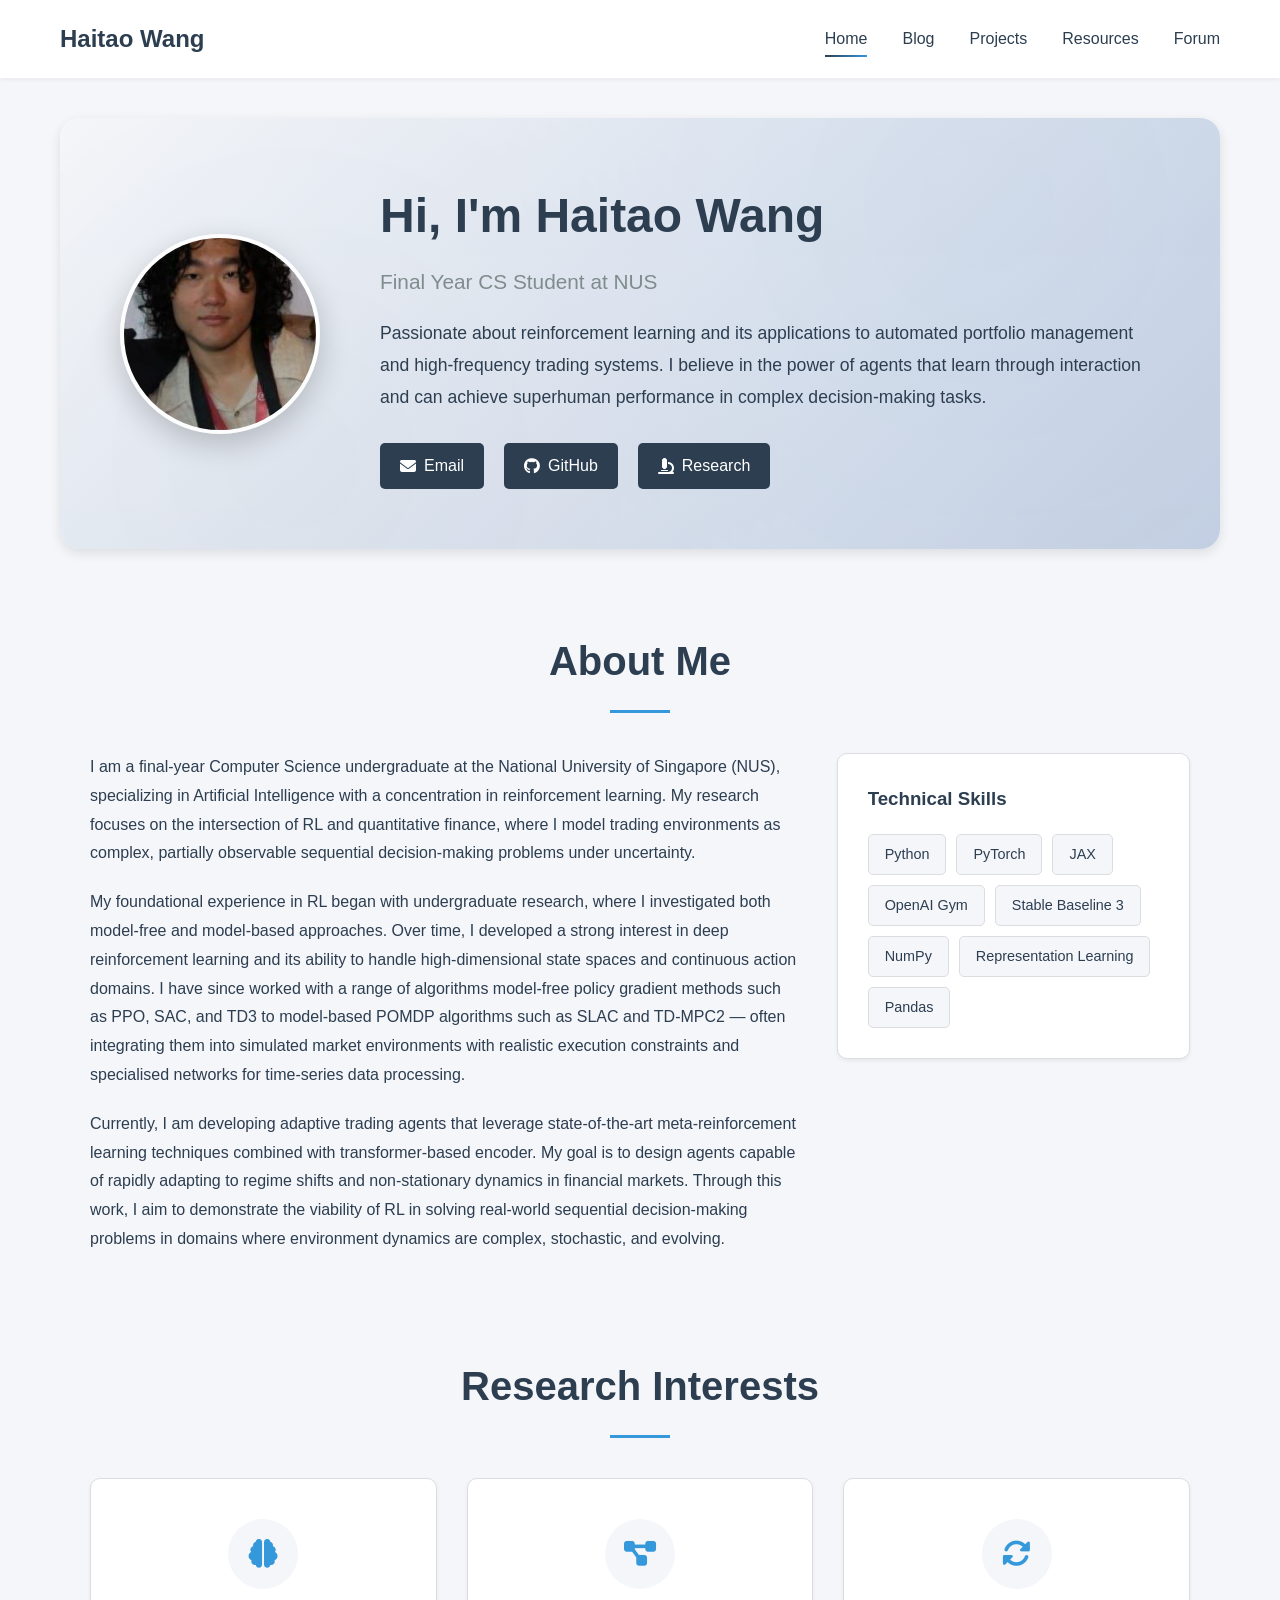
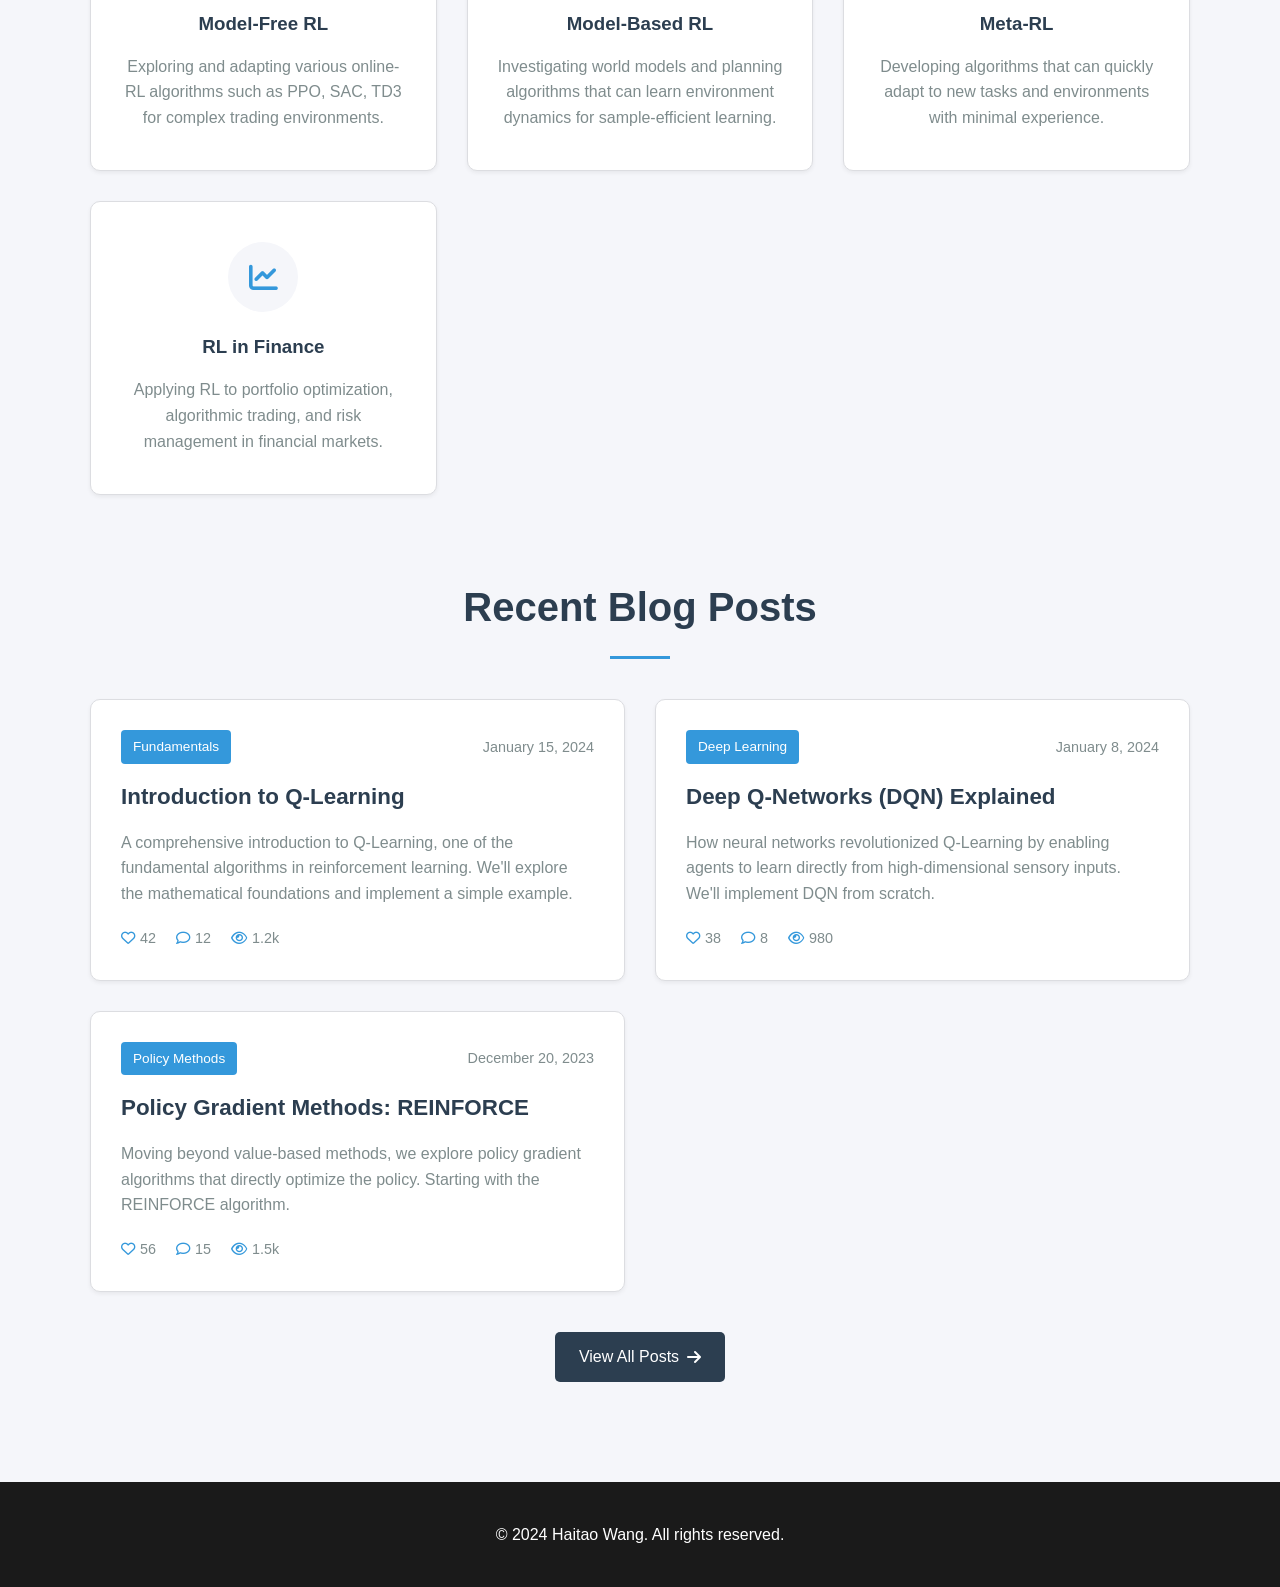
==== index.html @ 9d61ecb6 "update about me" ====
<!DOCTYPE html>
<html lang="en">
<head>
    <meta charset="UTF-8">
    <meta name="viewport" content="width=device-width, initial-scale=1.0">
    <title>Haitao Wang - AI Researcher</title>
    <link rel="stylesheet" href="css/style.css">
    <link rel="stylesheet" href="https://cdnjs.cloudflare.com/ajax/libs/font-awesome/6.4.0/css/all.min.css">
</head>
<body>
<header>
    <div class="container">
        <nav>
            <a href="index.html" class="nav-logo">Haitao Wang</a>
            <div class="nav-links">
                <a href="index.html">Home</a>
                <a href="blog.html">Blog</a>
                <a href="projects.html">Projects</a>
                <a href="resources.html">Resources</a>
                <a href="forum.html">Forum</a>
            </div>
        </nav>
    </div>
</header>

<div class="container">
    <!-- Hero Section -->
    <div class="hero-section">
        <div class="hero-bg-animation"></div>
        <div class="hero-content-wrapper">
            <img src="images/profile.jpeg" alt="Haitao Wang" class="profile-image">
            <div class="hero-content">
                <h1 class="hero-title">Hi, I'm Haitao Wang</h1>
                <div class="hero-subtitle"> Final Year CS Student at NUS</div>
                <p class="hero-description">
                    Passionate about reinforcement learning and its applications to automated portfolio management
                    and high-frequency trading systems. I believe in the power of agents that learn through interaction
                    and can achieve superhuman performance in complex decision-making tasks.
                </p>
                <div class="hero-links">
                    <a href="mailto:e1070551@u.nus.edu" class="hero-link"><i class="fas fa-envelope"></i> Email</a>
                    <a href="https://github.com/HAITAO2003" class="hero-link"><i class="fab fa-github"></i> GitHub</a>
                    <a href="#research" class="hero-link"><i class="fas fa-microscope"></i> Research</a>
                </div>
            </div>
        </div>
    </div>

    <!-- About Section -->
    <section class="about-section">
        <div class="section-content">
            <h2 class="section-title">About Me</h2>
            <div class="about-grid">
                <div class="about-text">
                    <p> I am a final-year Computer Science undergraduate at the National University of Singapore (NUS),
                        specializing in Artificial Intelligence with a concentration in reinforcement learning. My research
                        focuses on the intersection of RL and quantitative finance, where I model trading environments as complex,
                        partially observable sequential decision-making problems under uncertainty.
                    </p>
                    <p> My foundational experience in RL began with undergraduate research, where I investigated both
                        model-free and model-based approaches. Over time, I developed a strong interest in deep reinforcement
                        learning and its ability to handle high-dimensional state spaces and continuous action domains.
                        I have since worked with a range of algorithms model-free policy gradient methods
                        such as PPO, SAC, and TD3 to model-based POMDP algorithms such as SLAC and TD-MPC2 — often integrating
                        them into simulated market environments with realistic execution constraints and specialised networks
                        for time-series data processing.
                    </p>
                    <p> Currently, I am developing adaptive trading agents that leverage state-of-the-art meta-reinforcement
                        learning techniques combined with transformer-based encoder. My goal is to design agents
                        capable of rapidly adapting to regime shifts and non-stationary dynamics in financial markets.
                        Through this work, I aim to demonstrate the viability of RL in solving real-world sequential
                        decision-making problems in domains where environment dynamics are complex, stochastic,
                        and evolving. </p>
                </div>
                <div class="skills-card">
                    <h3>Technical Skills</h3>
                    <div class="skill-tags">
                        <span class="skill-tag">Python</span>
                        <span class="skill-tag">PyTorch</span>
                        <span class="skill-tag">JAX</span>
                        <span class="skill-tag">OpenAI Gym</span>
                        <span class="skill-tag">Stable Baseline 3</span>
                        <span class="skill-tag">NumPy</span>
                        <span class="skill-tag">Representation Learning</span>
                        <span class="skill-tag">Pandas</span>
                    </div>
                </div>
            </div>
        </div>
    </section>

    <!-- Research Interests -->
    <section id="research" class="research-section">
        <div class="section-content">
            <h2 class="section-title">Research Interests</h2>
            <div class="research-grid">
                <div class="research-card">
                    <div class="research-icon"><i class="fas fa-brain"></i></div>
                    <h3>Model-Free RL</h3>
                    <p>Exploring and adapting various online-RL algorithms such as PPO, SAC, TD3 for complex trading environments.</p>
                </div>
                <div class="research-card">
                    <div class="research-icon"><i class="fas fa-project-diagram"></i></div>
                    <h3>Model-Based RL</h3>
                    <p>Investigating world models and planning algorithms that can learn environment dynamics for sample-efficient learning.</p>
                </div>
                <div class="research-card">
                    <div class="research-icon"><i class="fas fa-sync-alt"></i></div>
                    <h3>Meta-RL</h3>
                    <p>Developing algorithms that can quickly adapt to new tasks and environments with minimal experience.</p>
                </div>
                <div class="research-card">
                    <div class="research-icon"><i class="fas fa-chart-line"></i></div>
                    <h3>RL in Finance</h3>
                    <p>Applying RL to portfolio optimization, algorithmic trading, and risk management in financial markets.</p>
                </div>
            </div>
        </div>
    </section>

    <!-- Recent Blog Posts -->
    <section class="blog-section">
        <div class="section-content">
            <h2 class="section-title">Recent Blog Posts</h2>
            <div class="recent-posts">
                <a href="blog/intro-to-q-learning.html" class="post-card">
                    <div class="post-card-header">
                        <span class="post-category">Fundamentals</span>
                        <span class="post-date">January 15, 2024</span>
                    </div>
                    <h3>Introduction to Q-Learning</h3>
                    <p>A comprehensive introduction to Q-Learning, one of the fundamental algorithms in reinforcement learning. We'll explore the mathematical foundations and implement a simple example.</p>
                    <div class="post-stats">
                        <span><i class="far fa-heart"></i> 42</span>
                        <span><i class="far fa-comment"></i> 12</span>
                        <span><i class="far fa-eye"></i> 1.2k</span>
                    </div>
                </a>

                <div class="post-card">
                    <div class="post-card-header">
                        <span class="post-category">Deep Learning</span>
                        <span class="post-date">January 8, 2024</span>
                    </div>
                    <h3>Deep Q-Networks (DQN) Explained</h3>
                    <p>How neural networks revolutionized Q-Learning by enabling agents to learn directly from high-dimensional sensory inputs. We'll implement DQN from scratch.</p>
                    <div class="post-stats">
                        <span><i class="far fa-heart"></i> 38</span>
                        <span><i class="far fa-comment"></i> 8</span>
                        <span><i class="far fa-eye"></i> 980</span>
                    </div>
                </div>

                <div class="post-card">
                    <div class="post-card-header">
                        <span class="post-category">Policy Methods</span>
                        <span class="post-date">December 20, 2023</span>
                    </div>
                    <h3>Policy Gradient Methods: REINFORCE</h3>
                    <p>Moving beyond value-based methods, we explore policy gradient algorithms that directly optimize the policy. Starting with the REINFORCE algorithm.</p>
                    <div class="post-stats">
                        <span><i class="far fa-heart"></i> 56</span>
                        <span><i class="far fa-comment"></i> 15</span>
                        <span><i class="far fa-eye"></i> 1.5k</span>
                    </div>
                </div>
            </div>
            <div class="blog-cta">
                <a href="blog.html" class="btn-primary">View All Posts <i class="fas fa-arrow-right"></i></a>
            </div>
        </div>
    </section>
</div>

<footer>
    <div class="container">
        <p>&copy; 2024 Haitao Wang. All rights reserved.</p>
    </div>
</footer>

<script src="js/main.js"></script>
</body>
</html>
---- css/style.css ----
* {
    margin: 0;
    padding: 0;
    box-sizing: border-box;
}

:root {
    --primary-color: #2c3e50;
    --secondary-color: #34495e;
    --accent-color: #3498db;
    --success-color: #27ae60;
    --danger-color: #e74c3c;
    --dark-bg: #1a1a1a;
    --light-bg: #f5f6fa;
    --card-bg: #ffffff;
    --text-dark: #2c3e50;
    --text-light: #7f8c8d;
    --border-color: #dcdde1;
    --shadow-sm: 0 2px 4px rgba(0,0,0,0.06);
    --shadow-md: 0 4px 12px rgba(0,0,0,0.1);
    --shadow-lg: 0 8px 24px rgba(0,0,0,0.15);
    --gradient-primary: linear-gradient(135deg, var(--primary-color) 0%, var(--accent-color) 100%);
}

body {
    font-family: -apple-system, BlinkMacSystemFont, 'Segoe UI', Roboto, 'Helvetica Neue', Arial, sans-serif;
    line-height: 1.6;
    color: var(--text-dark);
    background-color: var(--light-bg);
    overflow-x: hidden;
}

.container {
    max-width: 1200px;
    margin: 0 auto;
    padding: 0 20px;
}

/* Header Styles */
header {
    background-color: rgba(255, 255, 255, 0.95);
    backdrop-filter: blur(10px);
    box-shadow: var(--shadow-sm);
    position: sticky;
    top: 0;
    z-index: 1000;
    transition: all 0.3s ease;
}

nav {
    display: flex;
    justify-content: space-between;
    align-items: center;
    padding: 20px 0;
}

.nav-logo {
    font-size: 1.5rem;
    font-weight: 700;
    color: var(--primary-color);
    text-decoration: none;
}

.nav-links {
    display: flex;
    gap: 35px;
}

.nav-links a {
    text-decoration: none;
    color: var(--text-dark);
    font-weight: 500;
    position: relative;
    transition: color 0.3s ease;
}

.nav-links a::after {
    content: '';
    position: absolute;
    bottom: -5px;
    left: 0;
    width: 0;
    height: 2px;
    background: var(--gradient-primary);
    transition: width 0.3s ease;
}

.nav-links a:hover,
.nav-links a.active {
    color: var(--primary-color);
}

.nav-links a:hover::after,
.nav-links a.active::after {
    width: 100%;
}

/* Hero Section */
.hero-section {
    margin: 40px 0;
    padding: 60px;
    background: linear-gradient(135deg, #f5f7fa 0%, #c3cfe2 100%);
    border-radius: 20px;
    position: relative;
    overflow: hidden;
    box-shadow: var(--shadow-md);
}

.hero-bg-animation {
    position: absolute;
    top: 0;
    left: 0;
    width: 100%;
    height: 100%;
    background:
            radial-gradient(circle at 20% 80%, rgba(52, 73, 94, 0.1) 0%, transparent 50%),
            radial-gradient(circle at 80% 20%, rgba(52, 152, 219, 0.1) 0%, transparent 50%);
    opacity: 0.3;
}

.hero-content-wrapper {
    display: flex;
    align-items: center;
    gap: 60px;
    position: relative;
    z-index: 1;
}

.profile-image {
    width: 200px;
    height: 200px;
    border-radius: 50%;
    object-fit: cover;
    border: 4px solid rgba(255, 255, 255, 0.9);
    box-shadow: 0 10px 30px rgba(0, 0, 0, 0.2);
}

.hero-content {
    flex: 1;
    color: var(--text-dark);
}

.hero-title {
    font-size: 3rem;
    font-weight: 700;
    margin-bottom: 10px;
    color: var(--primary-color);
}

.hero-subtitle {
    font-size: 1.3rem;
    color: var(--text-light);
    margin-bottom: 20px;
}

.hero-description {
    font-size: 1.1rem;
    line-height: 1.8;
    color: var(--text-dark);
    margin-bottom: 30px;
}

.hero-links {
    display: flex;
    gap: 20px;
}

.hero-link {
    display: inline-flex;
    align-items: center;
    gap: 8px;
    padding: 10px 20px;
    background: var(--primary-color);
    color: white;
    text-decoration: none;
    border-radius: 5px;
    transition: all 0.3s ease;
    font-weight: 500;
}

.hero-link:hover {
    background: var(--secondary-color);
    transform: translateY(-2px);
    box-shadow: 0 5px 15px rgba(0, 0, 0, 0.2);
}

@keyframes fadeInUp {
    from {
        opacity: 0;
        transform: translateY(30px);
    }
    to {
        opacity: 1;
        transform: translateY(0);
    }
}

/* Section Styles */
section {
    margin: 80px 0;
}

.section-content {
    max-width: 1100px;
    margin: 0 auto;
}

.section-title {
    font-size: 2.5rem;
    font-weight: 700;
    margin-bottom: 40px;
    text-align: center;
    color: var(--primary-color);
    position: relative;
    padding-bottom: 20px;
}

.section-title::after {
    content: '';
    position: absolute;
    bottom: 0;
    left: 50%;
    transform: translateX(-50%);
    width: 60px;
    height: 3px;
    background: var(--accent-color);
}

/* About Section */
.about-grid {
    display: grid;
    grid-template-columns: 2fr 1fr;
    gap: 40px;
    align-items: start;
}

.about-text p {
    margin-bottom: 20px;
    color: var(--text-dark);
    line-height: 1.8;
}

.skills-card {
    background: var(--card-bg);
    padding: 30px;
    border-radius: 10px;
    box-shadow: var(--shadow-sm);
    border: 1px solid var(--border-color);
}

.skills-card h3 {
    margin-bottom: 20px;
    color: var(--primary-color);
}

.skill-tags {
    display: flex;
    flex-wrap: wrap;
    gap: 10px;
}

.skill-tag {
    padding: 8px 16px;
    background: var(--light-bg);
    border-radius: 5px;
    font-size: 0.9rem;
    color: var(--text-dark);
    border: 1px solid var(--border-color);
    transition: all 0.3s ease;
}

.skill-tag:hover {
    background: var(--primary-color);
    color: white;
    border-color: var(--primary-color);
}

/* Research Section */
.research-grid {
    display: grid;
    grid-template-columns: repeat(auto-fit, minmax(280px, 1fr));
    gap: 30px;
}

.research-card {
    background: var(--card-bg);
    padding: 40px 30px;
    border-radius: 10px;
    box-shadow: var(--shadow-sm);
    text-align: center;
    transition: all 0.3s ease;
    border: 1px solid var(--border-color);
}

.research-card:hover {
    transform: translateY(-5px);
    box-shadow: var(--shadow-md);
    border-color: var(--accent-color);
}

.research-icon {
    width: 70px;
    height: 70px;
    margin: 0 auto 20px;
    background: var(--light-bg);
    border-radius: 50%;
    display: flex;
    align-items: center;
    justify-content: center;
    font-size: 1.8rem;
    color: var(--accent-color);
    transition: all 0.3s ease;
}

.research-card:hover .research-icon {
    background: var(--accent-color);
    color: white;
}

.research-card h3 {
    margin-bottom: 15px;
    color: var(--text-dark);
}

.research-card p {
    color: var(--text-light);
    line-height: 1.6;
}

/* Blog Section */
.recent-posts {
    display: grid;
    grid-template-columns: repeat(auto-fit, minmax(350px, 1fr));
    gap: 30px;
    margin-bottom: 40px;
}

.post-card {
    background: var(--card-bg);
    padding: 30px;
    border-radius: 10px;
    box-shadow: var(--shadow-sm);
    transition: all 0.3s ease;
    cursor: pointer;
    text-decoration: none;
    color: inherit;
    display: block;
    border: 1px solid var(--border-color);
}

.post-card:hover {
    transform: translateY(-5px);
    box-shadow: var(--shadow-md);
    border-color: var(--accent-color);
}

.post-card-header {
    display: flex;
    justify-content: space-between;
    align-items: center;
    margin-bottom: 15px;
}

.post-category {
    padding: 6px 12px;
    background: var(--accent-color);
    color: white;
    font-size: 0.85rem;
    border-radius: 4px;
    font-weight: 500;
}

.post-date {
    color: var(--text-light);
    font-size: 0.9rem;
}

.post-card h3 {
    margin-bottom: 15px;
    color: var(--text-dark);
    font-size: 1.4rem;
}

.post-card p {
    color: var(--text-light);
    line-height: 1.6;
    margin-bottom: 20px;
}

.post-stats {
    display: flex;
    gap: 20px;
    color: var(--text-light);
    font-size: 0.9rem;
}

.post-stats span {
    display: flex;
    align-items: center;
    gap: 5px;
}

.post-stats i {
    color: var(--accent-color);
}

.blog-cta {
    text-align: center;
}

/* Button Styles */
.btn-primary {
    display: inline-flex;
    align-items: center;
    gap: 8px;
    padding: 12px 24px;
    background: var(--primary-color);
    color: white;
    border: none;
    border-radius: 5px;
    font-size: 1rem;
    font-weight: 500;
    cursor: pointer;
    transition: all 0.3s ease;
    text-decoration: none;
}

.btn-primary:hover {
    background: var(--secondary-color);
    transform: translateY(-2px);
    box-shadow: 0 5px 15px rgba(0, 0, 0, 0.2);
}

/* Footer */
footer {
    background: var(--dark-bg);
    color: white;
    padding: 40px 0;
    text-align: center;
    margin-top: 100px;
}

/* Blog List Page */
.blog-list {
    margin-top: 40px;
}

.blog-item {
    background: var(--card-bg);
    padding: 35px;
    margin-bottom: 30px;
    border-radius: 10px;
    box-shadow: var(--shadow-sm);
    border: 1px solid var(--border-color);
    transition: all 0.3s ease;
}

.blog-item:hover {
    transform: translateX(5px);
    box-shadow: var(--shadow-md);
    border-color: var(--accent-color);
}

.blog-title a {
    color: var(--text-dark);
    text-decoration: none;
    transition: color 0.3s ease;
}

.blog-title a:hover {
    color: var(--primary-color);
}

.blog-meta {
    margin: 10px 0 15px;
    color: var(--text-light);
}

.tag {
    display: inline-block;
    padding: 5px 12px;
    background: var(--light-bg);
    border-radius: 15px;
    font-size: 0.85rem;
    margin-left: 10px;
    color: var(--primary-color);
    border: 1px solid var(--border-color);
}

/* Blog Page Specific Styles */
.blog-header {
    text-align: center;
    margin: 60px 0;
}

.page-title {
    font-size: 3rem;
    font-weight: 800;
    color: var(--primary-color);
    margin-bottom: 15px;
}

.page-subtitle {
    font-size: 1.2rem;
    color: var(--text-light);
}

.blog-item-header {
    display: flex;
    justify-content: space-between;
    align-items: start;
    margin-bottom: 15px;
}

.blog-category {
    padding: 8px 16px;
    background: var(--accent-color);
    color: white;
    font-size: 0.85rem;
    border-radius: 5px;
    font-weight: 500;
}

.blog-excerpt {
    color: var(--text-light);
    line-height: 1.7;
    margin-bottom: 20px;
}

.blog-actions {
    display: flex;
    justify-content: space-between;
    align-items: center;
    margin-top: 25px;
}

.blog-stats {
    display: flex;
    gap: 20px;
}

.like-btn,
.comment-btn {
    background: none;
    border: none;
    color: var(--text-light);
    cursor: pointer;
    font-size: 1rem;
    display: flex;
    align-items: center;
    gap: 8px;
    padding: 8px 12px;
    border-radius: 20px;
    transition: all 0.3s ease;
}

.like-btn:hover,
.comment-btn:hover {
    background: var(--light-bg);
    color: var(--primary-color);
}

.like-btn.liked {
    color: var(--danger-color);
}

.like-btn.liked i {
    font-weight: 900;
}

.view-count {
    color: var(--text-light);
    display: flex;
    align-items: center;
    gap: 8px;
}

.share-btn {
    background: none;
    border: none;
    color: var(--text-light);
    cursor: pointer;
    font-size: 1rem;
    display: flex;
    align-items: center;
    gap: 8px;
    padding: 8px 12px;
    border-radius: 20px;
    transition: all 0.3s ease;
}

.share-btn:hover {
    background: var(--light-bg);
    color: var(--accent-color);
}

.read-more {
    color: var(--primary-color);
    text-decoration: none;
    font-weight: 500;
    display: flex;
    align-items: center;
    gap: 5px;
    transition: gap 0.3s ease;
}

.read-more:hover {
    gap: 10px;
}

/* Comments Section */
.comments-section {
    margin-top: 30px;
    padding-top: 30px;
    border-top: 1px solid var(--border-color);
    animation: slideDown 0.3s ease-out;
}

@keyframes slideDown {
    from {
        opacity: 0;
        transform: translateY(-10px);
    }
    to {
        opacity: 1;
        transform: translateY(0);
    }
}

.comments-section h3 {
    margin-bottom: 20px;
    color: var(--text-dark);
}

.comment-form {
    background: var(--light-bg);
    padding: 20px;
    border-radius: 10px;
    margin-bottom: 30px;
}

.comment-name,
.comment-text {
    width: 100%;
    padding: 12px;
    border: 1px solid var(--border-color);
    border-radius: 5px;
    font-family: inherit;
    font-size: 1rem;
    margin-bottom: 15px;
    transition: border-color 0.3s ease;
}

.comment-name:focus,
.comment-text:focus {
    outline: none;
    border-color: var(--accent-color);
}

.comment-text {
    min-height: 80px;
    resize: vertical;
}

.comments-list {
    display: flex;
    flex-direction: column;
    gap: 20px;
}

.comment {
    background: var(--light-bg);
    padding: 20px;
    border-radius: 10px;
}

.comment-header {
    display: flex;
    justify-content: space-between;
    align-items: center;
    margin-bottom: 10px;
}

.comment-header strong {
    color: var(--accent-color);
}

.comment-date {
    color: var(--text-light);
    font-size: 0.9rem;
}

.comment p {
    color: var(--text-dark);
    line-height: 1.6;
}

/* Blog Post Page Styles */
.post-actions-bar {
    background: rgba(255, 255, 255, 0.95);
    backdrop-filter: blur(10px);
    padding: 20px;
    border-radius: 50px;
    box-shadow: var(--shadow-lg);
    display: flex;
    justify-content: center;
    gap: 30px;
    margin: 40px 0;
    border: 1px solid var(--border-color);
}

.post-actions-bar .like-btn,
.post-actions-bar .comment-btn,
.post-actions-bar .share-btn {
    background: none;
    border: none;
    color: var(--text-dark);
    cursor: pointer;
    font-size: 1rem;
    display: flex;
    align-items: center;
    gap: 8px;
    padding: 10px 20px;
    border-radius: 25px;
    transition: all 0.3s ease;
    font-weight: 500;
}

.post-actions-bar .like-btn:hover,
.post-actions-bar .comment-btn:hover,
.post-actions-bar .share-btn:hover {
    background: var(--light-bg);
    color: var(--accent-color);
}

.post-actions-bar .like-btn.liked {
    color: var(--danger-color);
}

/* Animations */
@keyframes fadeInUp {
    from {
        opacity: 0;
        transform: translateY(20px);
    }
    to {
        opacity: 1;
        transform: translateY(0);
    }
}

@keyframes slideDown {
    from {
        opacity: 0;
        transform: translateY(-10px);
    }
    to {
        opacity: 1;
        transform: translateY(0);
    }
}

/* Responsive Design */
@media (max-width: 768px) {
    .hero-content-wrapper {
        flex-direction: column;
        text-align: center;
    }

    .hero-title {
        font-size: 2.5rem;
    }

    .hero-links {
        flex-wrap: wrap;
        justify-content: center;
    }

    .about-grid {
        grid-template-columns: 1fr;
    }

    .research-grid,
    .recent-posts {
        grid-template-columns: 1fr;
    }

    .nav-links {
        gap: 20px;
    }

    .blog-item-header {
        flex-direction: column;
        gap: 10px;
    }

    .blog-actions {
        flex-direction: column;
        align-items: flex-start;
        gap: 15px;
    }
}
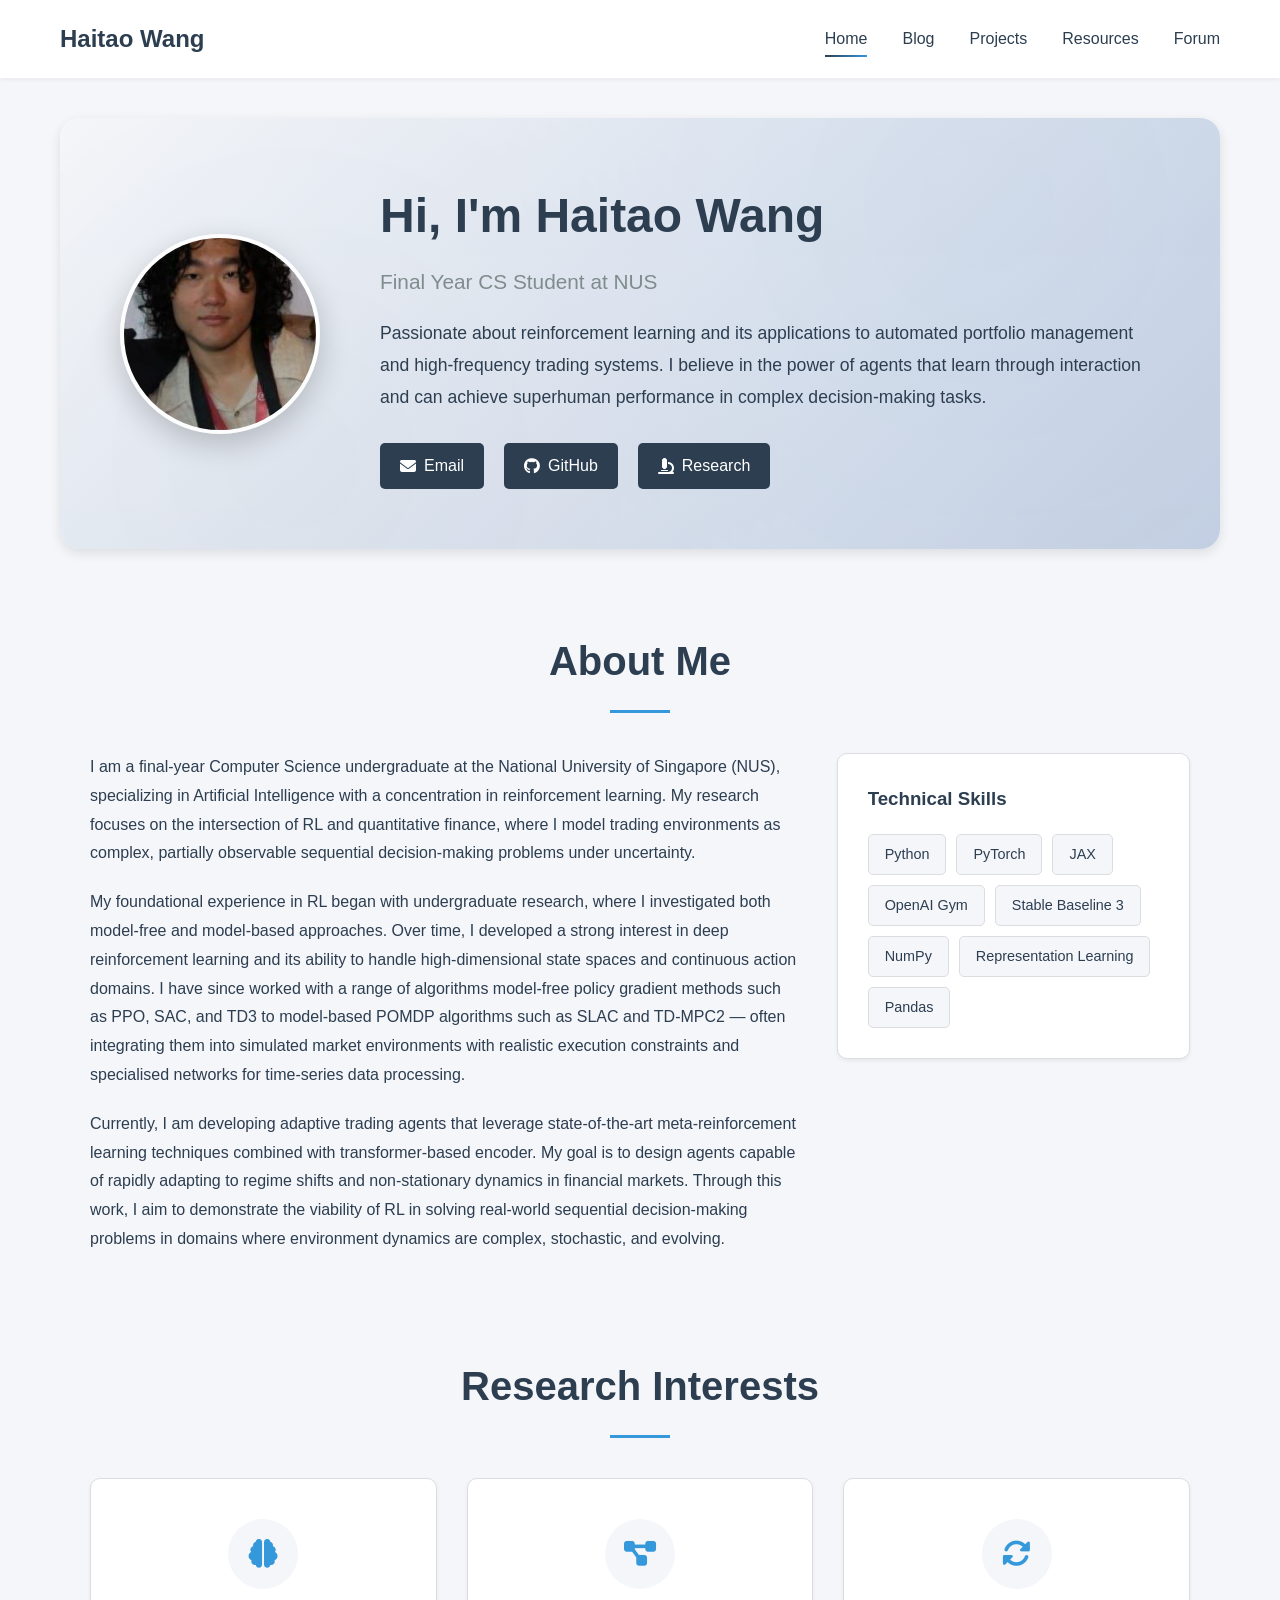
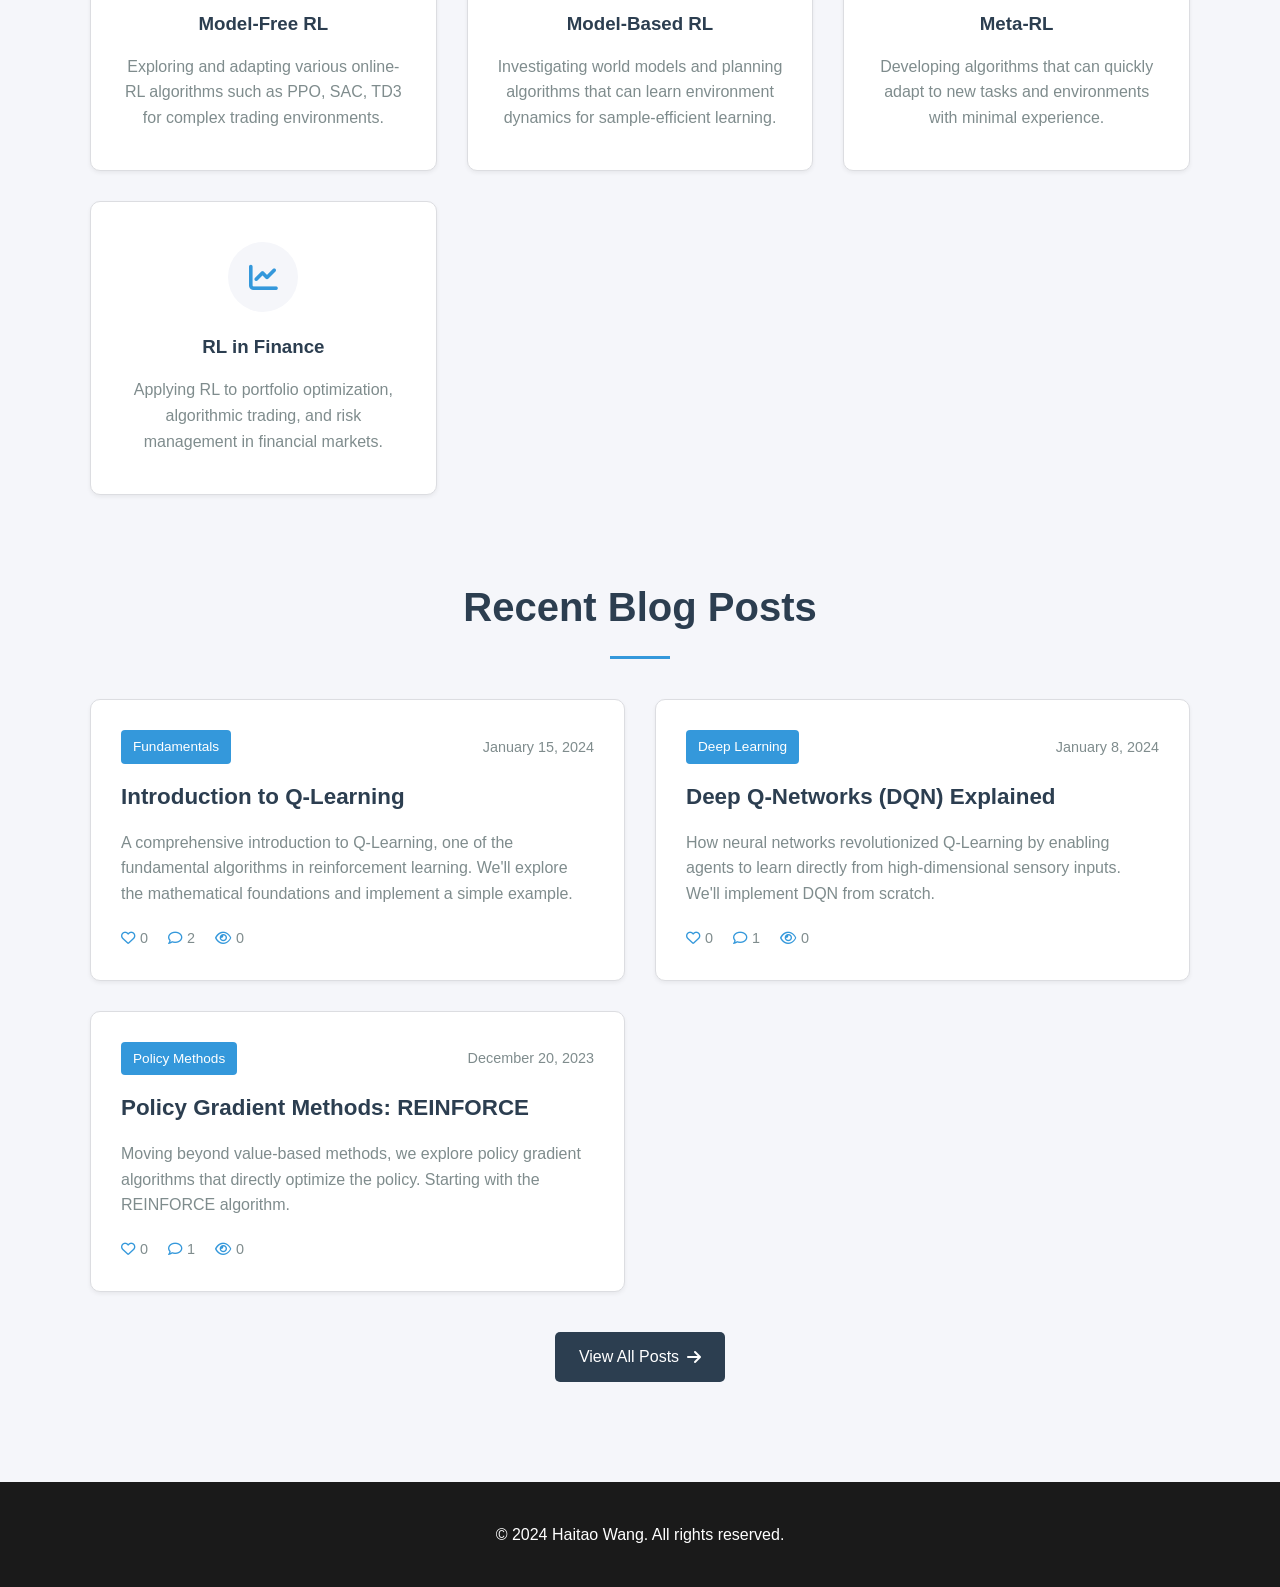
==== commit 315b42e4: "upload new post" ====
--- a/index.html
+++ b/index.html
@@ -123,7 +123,7 @@
         <div class="section-content">
             <h2 class="section-title">Recent Blog Posts</h2>
             <div class="recent-posts">
-                <a href="blog/intro-to-q-learning.html" class="post-card">
+                <a href="blog/intro-to-q-learning.html" class="post-card" data-post-id="1">
                     <div class="post-card-header">
                         <span class="post-category">Fundamentals</span>
                         <span class="post-date">January 15, 2024</span>
@@ -131,13 +131,13 @@
                     <h3>Introduction to Q-Learning</h3>
                     <p>A comprehensive introduction to Q-Learning, one of the fundamental algorithms in reinforcement learning. We'll explore the mathematical foundations and implement a simple example.</p>
                     <div class="post-stats">
-                        <span><i class="far fa-heart"></i> 42</span>
-                        <span><i class="far fa-comment"></i> 12</span>
-                        <span><i class="far fa-eye"></i> 1.2k</span>
+                        <span><i class="far fa-heart"></i> <span class="like-count">0</span></span>
+                        <span><i class="far fa-comment"></i> <span class="comment-count">0</span></span>
+                        <span><i class="far fa-eye"></i> <span class="view-count">0</span></span>
                     </div>
                 </a>
 
-                <div class="post-card">
+                <div class="post-card" data-post-id="2">
                     <div class="post-card-header">
                         <span class="post-category">Deep Learning</span>
                         <span class="post-date">January 8, 2024</span>
@@ -145,13 +145,13 @@
                     <h3>Deep Q-Networks (DQN) Explained</h3>
                     <p>How neural networks revolutionized Q-Learning by enabling agents to learn directly from high-dimensional sensory inputs. We'll implement DQN from scratch.</p>
                     <div class="post-stats">
-                        <span><i class="far fa-heart"></i> 38</span>
-                        <span><i class="far fa-comment"></i> 8</span>
-                        <span><i class="far fa-eye"></i> 980</span>
+                        <span><i class="far fa-heart"></i> <span class="like-count">0</span></span>
+                        <span><i class="far fa-comment"></i> <span class="comment-count">0</span></span>
+                        <span><i class="far fa-eye"></i> <span class="view-count">0</span></span>
                     </div>
                 </div>
 
-                <div class="post-card">
+                <div class="post-card" data-post-id="3">
                     <div class="post-card-header">
                         <span class="post-category">Policy Methods</span>
                         <span class="post-date">December 20, 2023</span>
@@ -159,9 +159,9 @@
                     <h3>Policy Gradient Methods: REINFORCE</h3>
                     <p>Moving beyond value-based methods, we explore policy gradient algorithms that directly optimize the policy. Starting with the REINFORCE algorithm.</p>
                     <div class="post-stats">
-                        <span><i class="far fa-heart"></i> 56</span>
-                        <span><i class="far fa-comment"></i> 15</span>
-                        <span><i class="far fa-eye"></i> 1.5k</span>
+                        <span><i class="far fa-heart"></i> <span class="like-count">0</span></span>
+                        <span><i class="far fa-comment"></i> <span class="comment-count">0</span></span>
+                        <span><i class="far fa-eye"></i> <span class="view-count">0</span></span>
                     </div>
                 </div>
             </div>
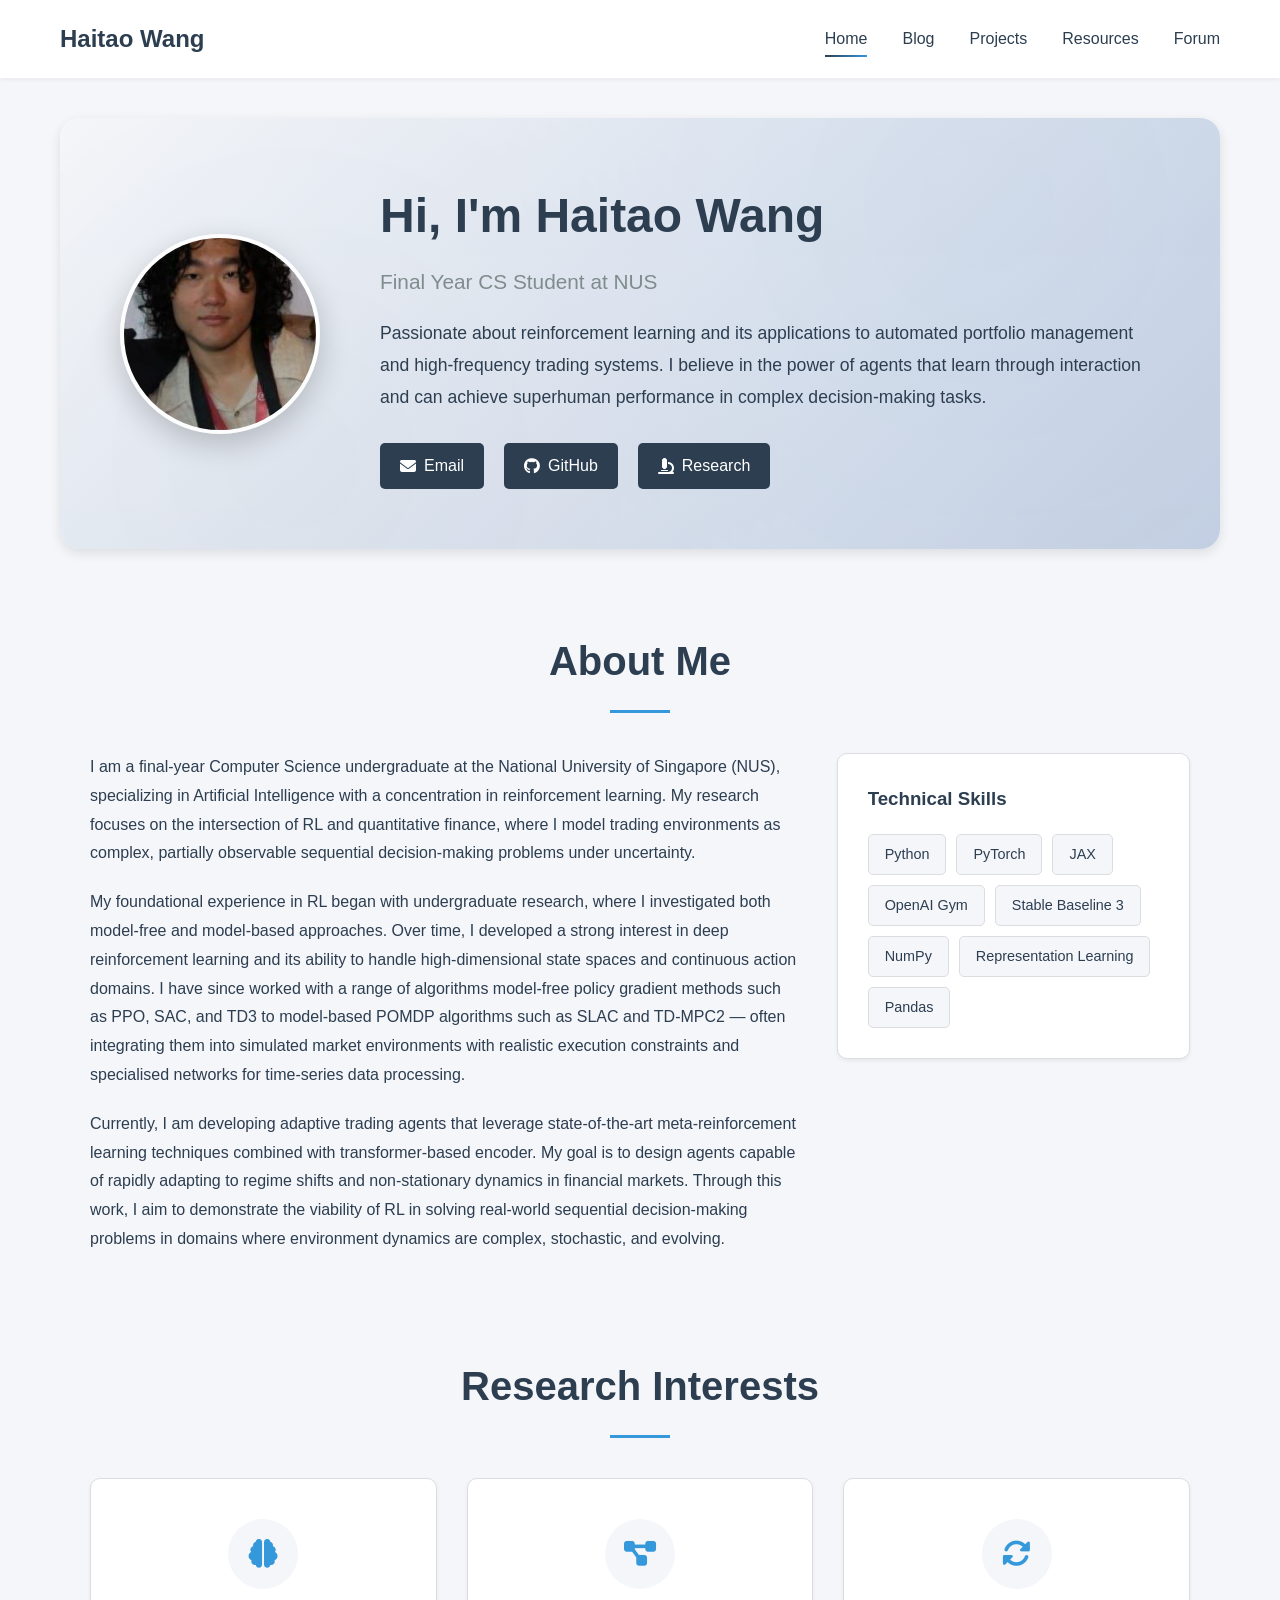
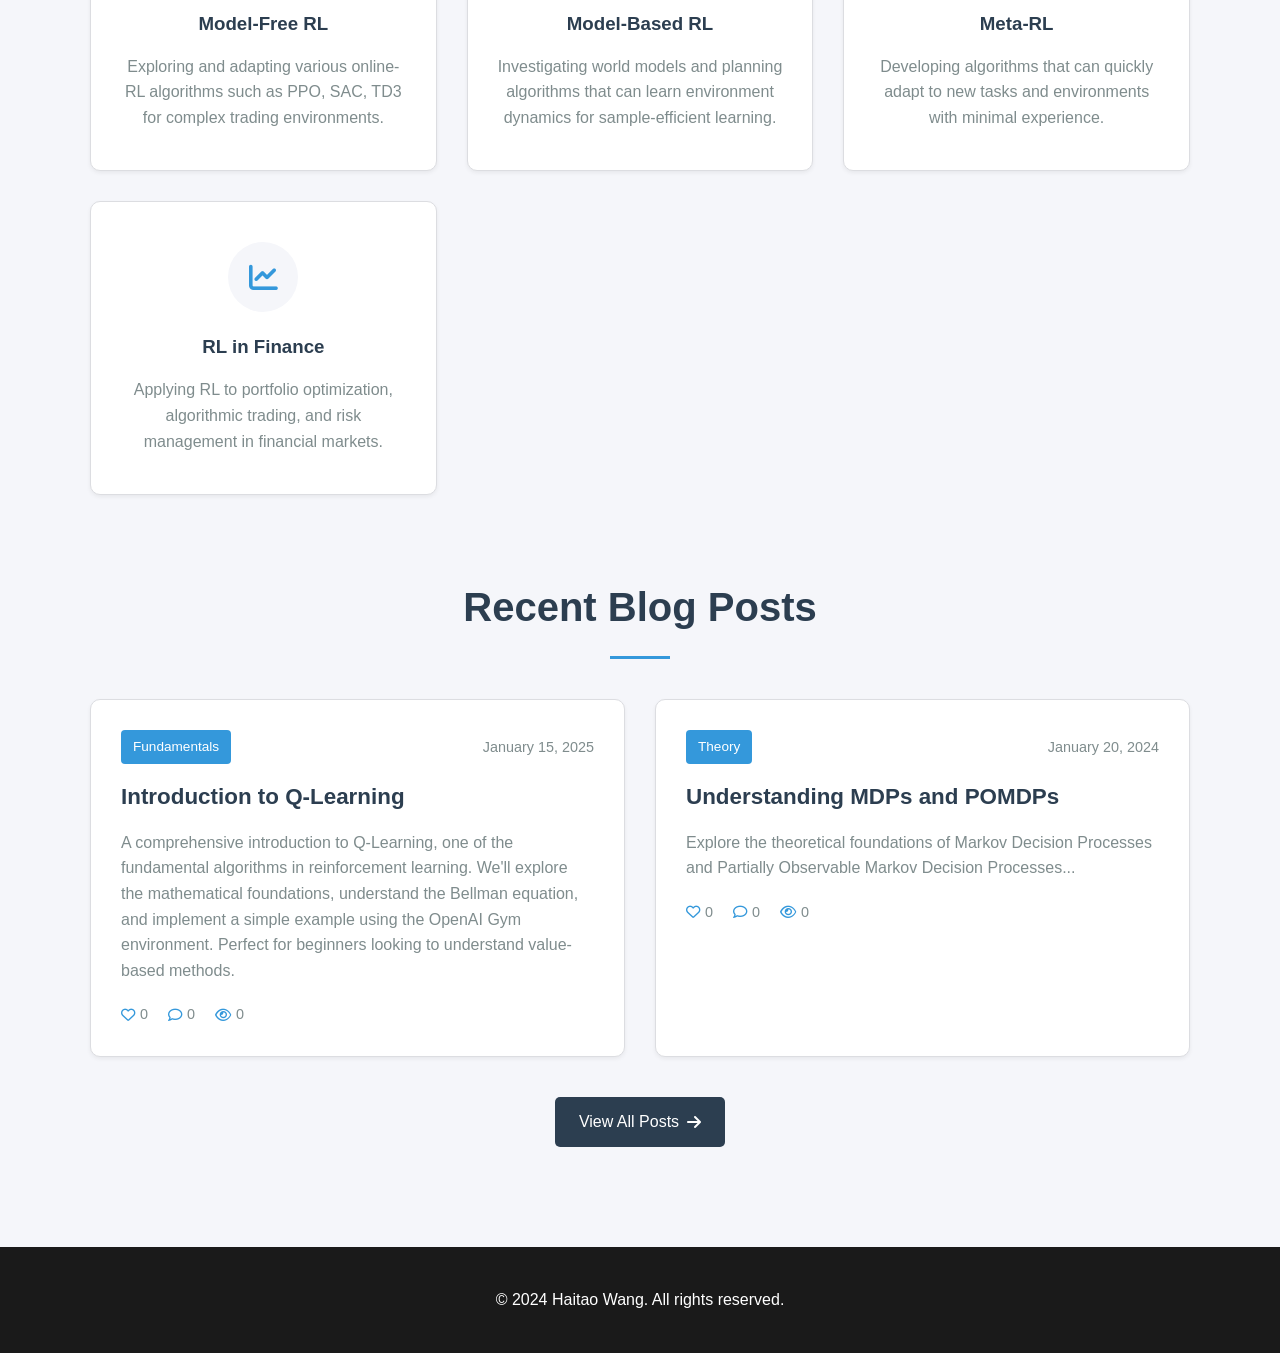
==== commit c29fe9f4: "update home and blog page to ensure correct blog upload synchronisation" ====
--- a/index.html
+++ b/index.html
@@ -122,48 +122,8 @@
     <section class="blog-section">
         <div class="section-content">
             <h2 class="section-title">Recent Blog Posts</h2>
-            <div class="recent-posts">
-                <a href="blog/intro-to-q-learning.html" class="post-card" data-post-id="1">
-                    <div class="post-card-header">
-                        <span class="post-category">Fundamentals</span>
-                        <span class="post-date">January 15, 2024</span>
-                    </div>
-                    <h3>Introduction to Q-Learning</h3>
-                    <p>A comprehensive introduction to Q-Learning, one of the fundamental algorithms in reinforcement learning. We'll explore the mathematical foundations and implement a simple example.</p>
-                    <div class="post-stats">
-                        <span><i class="far fa-heart"></i> <span class="like-count">0</span></span>
-                        <span><i class="far fa-comment"></i> <span class="comment-count">0</span></span>
-                        <span><i class="far fa-eye"></i> <span class="view-count">0</span></span>
-                    </div>
-                </a>
-
-                <div class="post-card" data-post-id="2">
-                    <div class="post-card-header">
-                        <span class="post-category">Deep Learning</span>
-                        <span class="post-date">January 8, 2024</span>
-                    </div>
-                    <h3>Deep Q-Networks (DQN) Explained</h3>
-                    <p>How neural networks revolutionized Q-Learning by enabling agents to learn directly from high-dimensional sensory inputs. We'll implement DQN from scratch.</p>
-                    <div class="post-stats">
-                        <span><i class="far fa-heart"></i> <span class="like-count">0</span></span>
-                        <span><i class="far fa-comment"></i> <span class="comment-count">0</span></span>
-                        <span><i class="far fa-eye"></i> <span class="view-count">0</span></span>
-                    </div>
-                </div>
-
-                <div class="post-card" data-post-id="3">
-                    <div class="post-card-header">
-                        <span class="post-category">Policy Methods</span>
-                        <span class="post-date">December 20, 2023</span>
-                    </div>
-                    <h3>Policy Gradient Methods: REINFORCE</h3>
-                    <p>Moving beyond value-based methods, we explore policy gradient algorithms that directly optimize the policy. Starting with the REINFORCE algorithm.</p>
-                    <div class="post-stats">
-                        <span><i class="far fa-heart"></i> <span class="like-count">0</span></span>
-                        <span><i class="far fa-comment"></i> <span class="comment-count">0</span></span>
-                        <span><i class="far fa-eye"></i> <span class="view-count">0</span></span>
-                    </div>
-                </div>
+            <div class="recent-posts" id="home-recent-posts">
+                <!-- Blog posts will be dynamically loaded here -->
             </div>
             <div class="blog-cta">
                 <a href="blog.html" class="btn-primary">View All Posts <i class="fas fa-arrow-right"></i></a>
@@ -179,5 +139,40 @@
 </footer>
 
 <script src="js/main.js"></script>
+<script>
+    // Load recent blog posts on home page
+    document.addEventListener('DOMContentLoaded', function() {
+        loadRecentBlogPosts();
+    });
+
+    function loadRecentBlogPosts() {
+        const container = document.getElementById('home-recent-posts');
+        const blogPosts = getBlogPosts();
+
+        // Show only the 3 most recent posts
+        const recentPosts = blogPosts.slice(0, 3);
+
+        if (recentPosts.length === 0) {
+            container.innerHTML = '<p style="text-align: center; color: var(--text-light);">No blog posts yet. Check back soon!</p>';
+            return;
+        }
+
+        container.innerHTML = recentPosts.map(post => `
+        <a href="${post.url}" class="post-card">
+            <div class="post-card-header">
+                <span class="post-category">${post.category}</span>
+                <span class="post-date">${post.date}</span>
+            </div>
+            <h3>${post.title}</h3>
+            <p>${post.excerpt}</p>
+            <div class="post-stats">
+                <span><i class="far fa-heart"></i> ${post.likes || 0}</span>
+                <span><i class="far fa-comment"></i> ${post.comments || 0}</span>
+                <span><i class="far fa-eye"></i> ${formatViewCount(post.views || 0)}</span>
+            </div>
+        </a>
+    `).join('');
+    }
+</script>
 </body>
 </html>
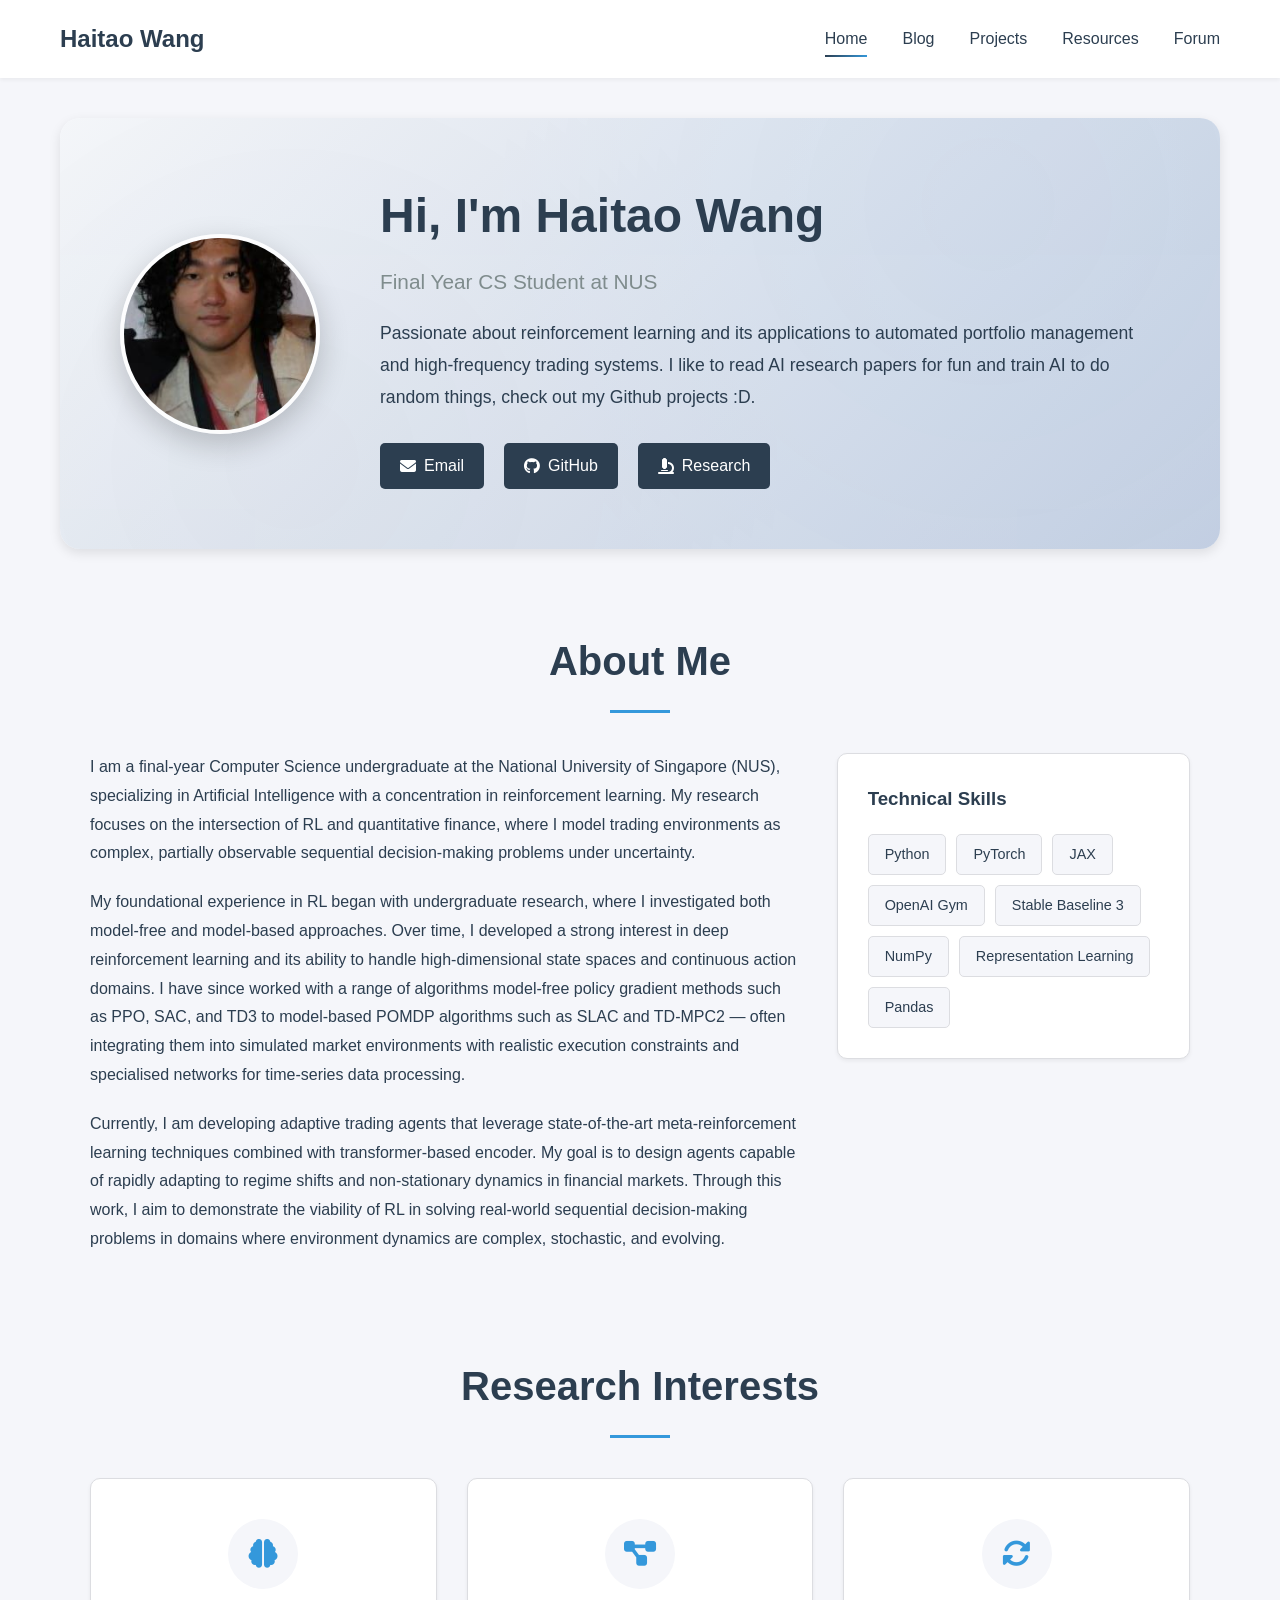
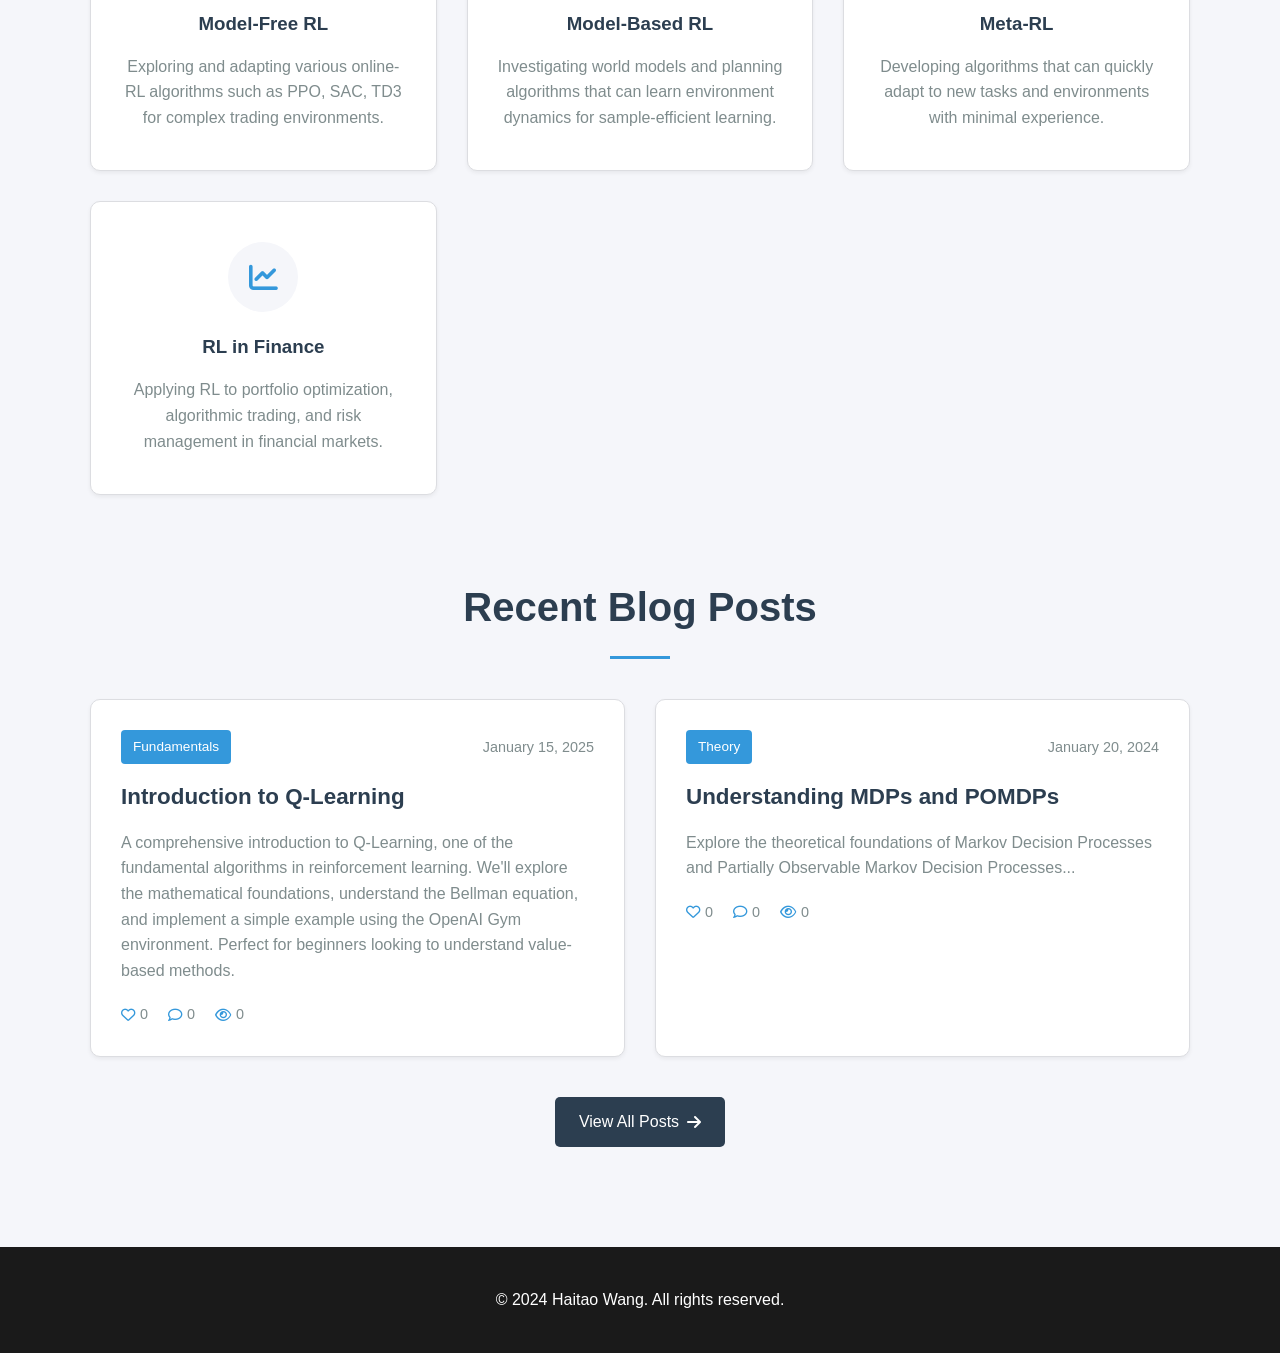
==== commit c29686e8: "update personal introduction" ====
--- a/index.html
+++ b/index.html
@@ -34,8 +34,8 @@
                 <div class="hero-subtitle"> Final Year CS Student at NUS</div>
                 <p class="hero-description">
                     Passionate about reinforcement learning and its applications to automated portfolio management
-                    and high-frequency trading systems. I believe in the power of agents that learn through interaction
-                    and can achieve superhuman performance in complex decision-making tasks.
+                    and high-frequency trading systems. I like to read AI research papers for fun and train
+                    AI to do random things, check out my Github projects :D.
                 </p>
                 <div class="hero-links">
                     <a href="mailto:e1070551@u.nus.edu" class="hero-link"><i class="fas fa-envelope"></i> Email</a>
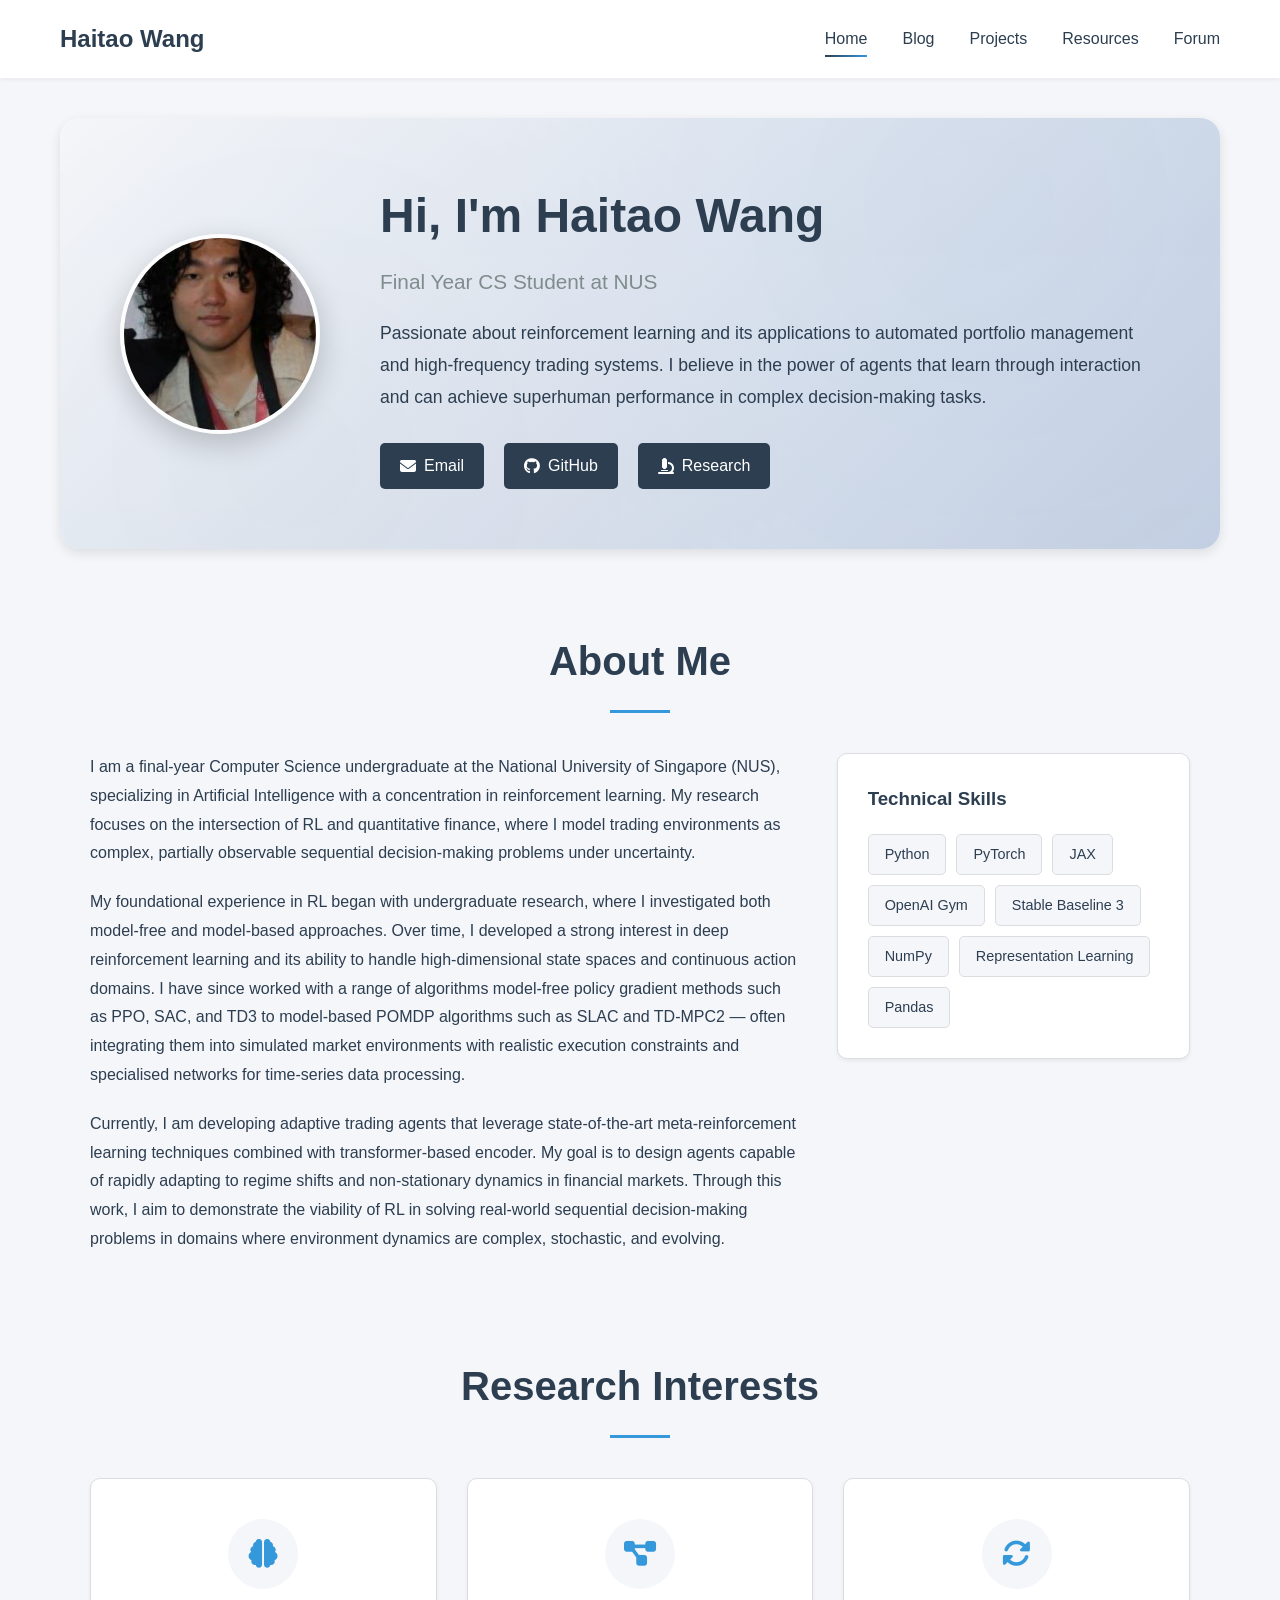
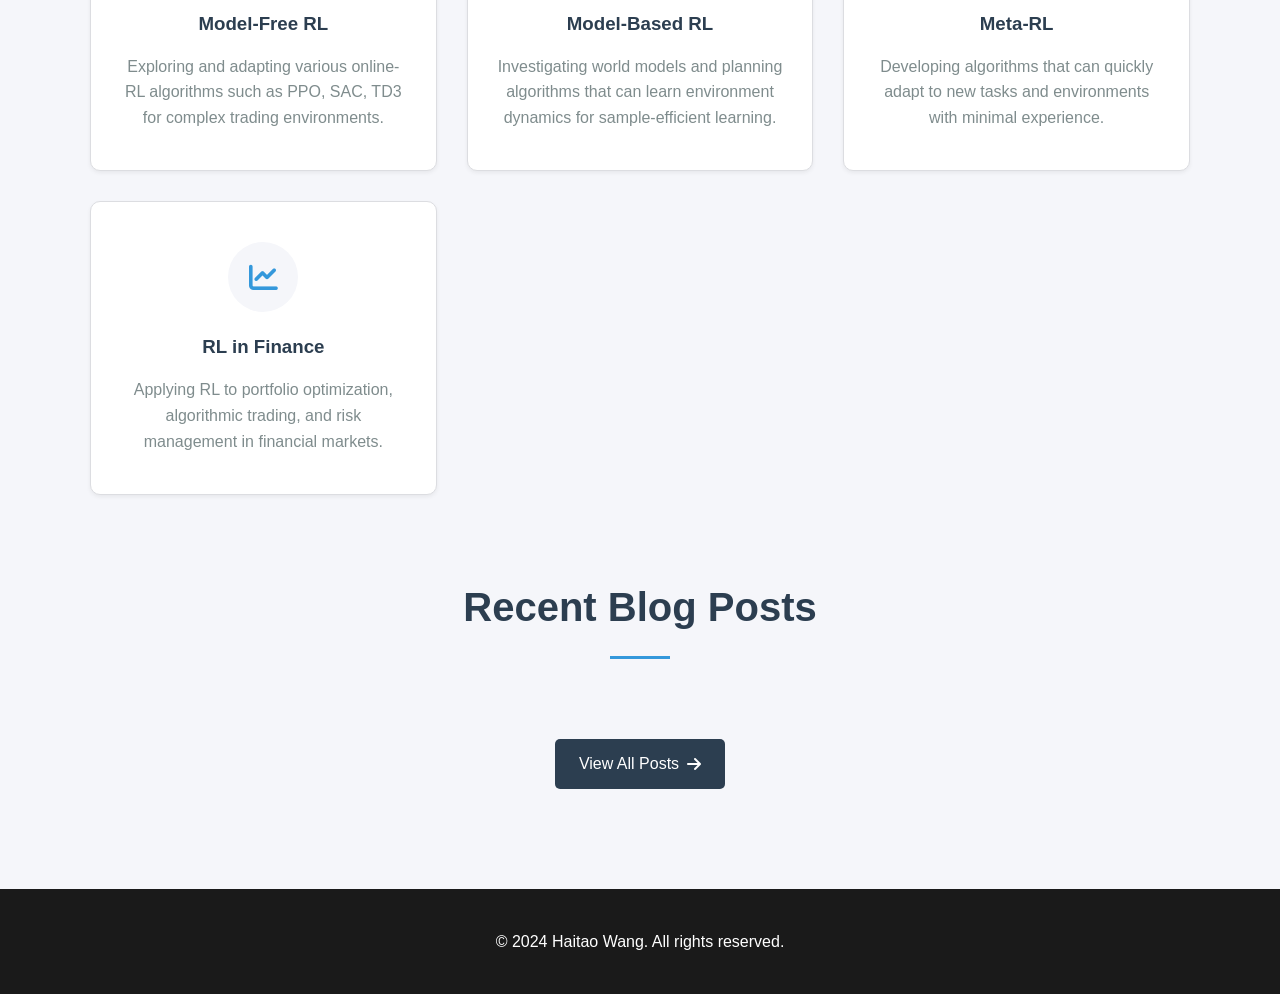
==== commit 5a277325: "better state management" ====
--- a/index.html
+++ b/index.html
@@ -34,8 +34,8 @@
                 <div class="hero-subtitle"> Final Year CS Student at NUS</div>
                 <p class="hero-description">
                     Passionate about reinforcement learning and its applications to automated portfolio management
-                    and high-frequency trading systems. I like to read AI research papers for fun and train
-                    AI to do random things, check out my Github projects :D.
+                    and high-frequency trading systems. I believe in the power of agents that learn through interaction
+                    and can achieve superhuman performance in complex decision-making tasks.
                 </p>
                 <div class="hero-links">
                     <a href="mailto:e1070551@u.nus.edu" class="hero-link"><i class="fas fa-envelope"></i> Email</a>
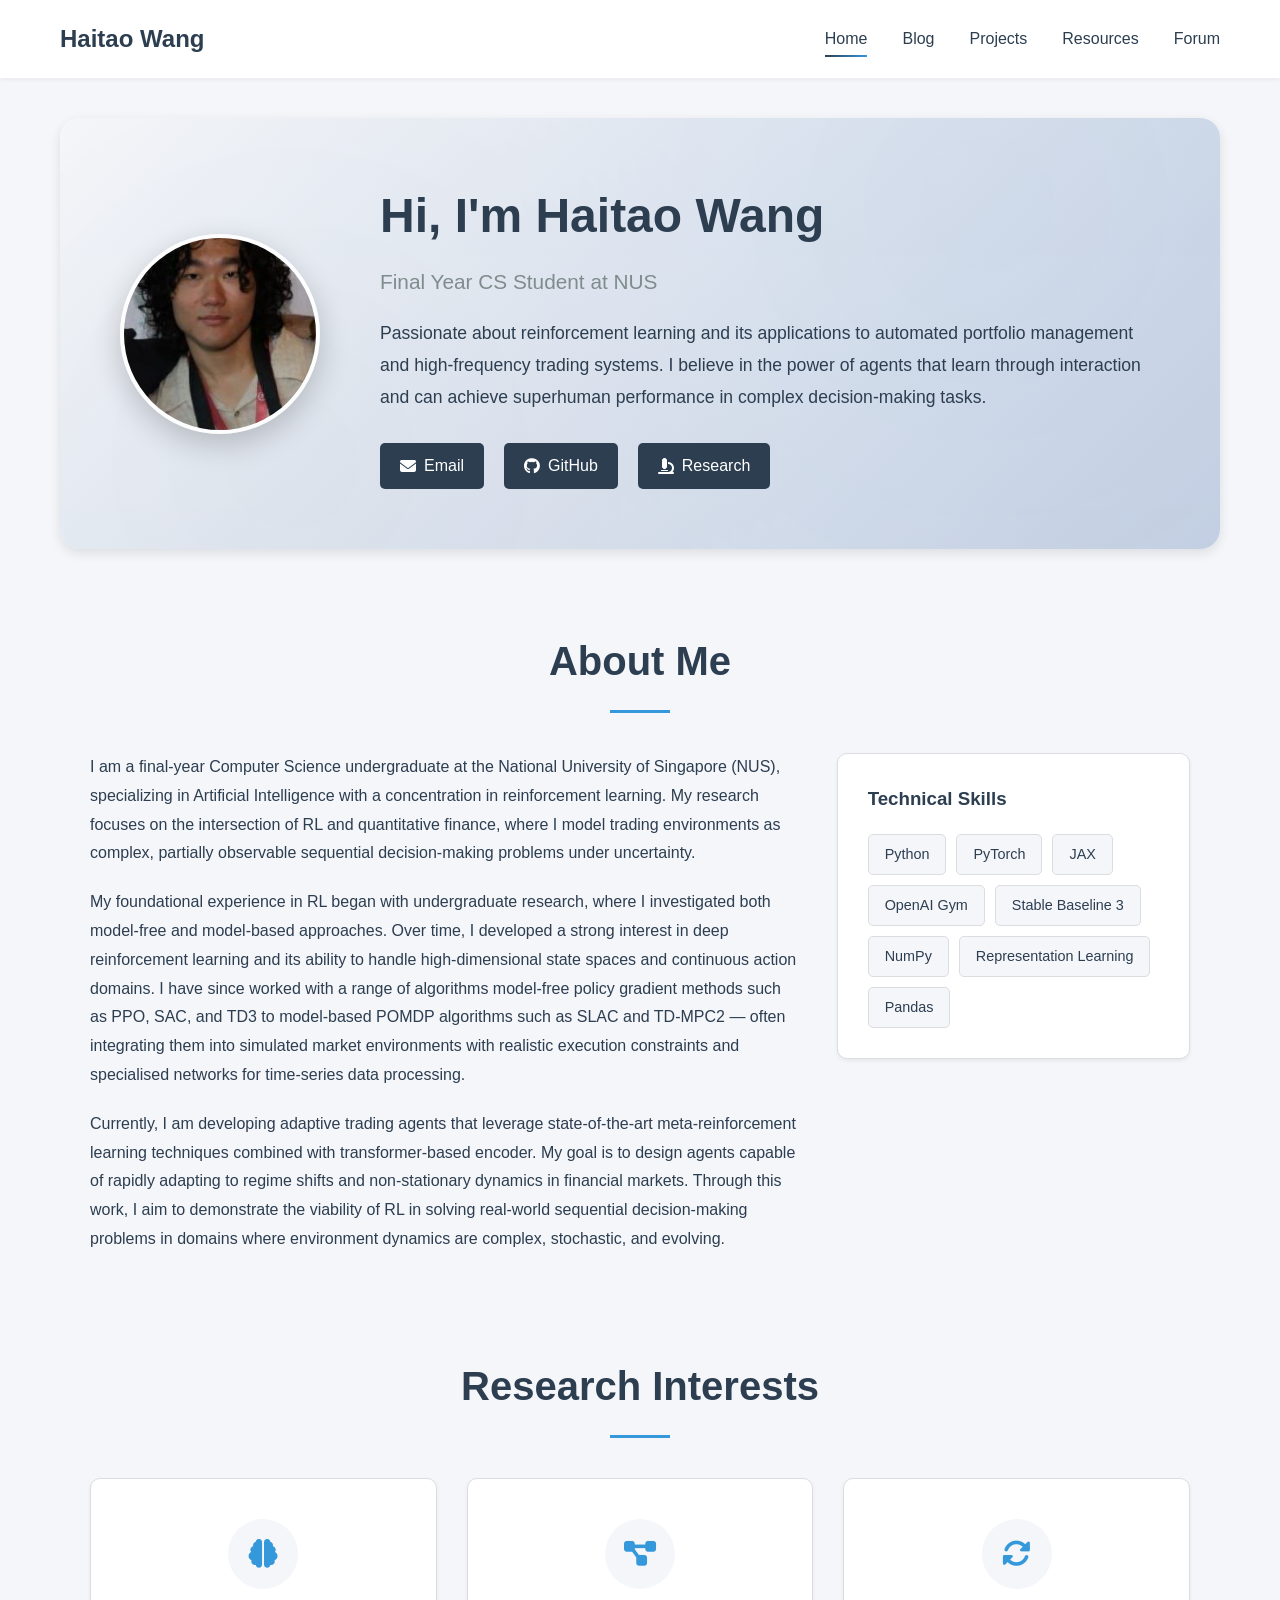
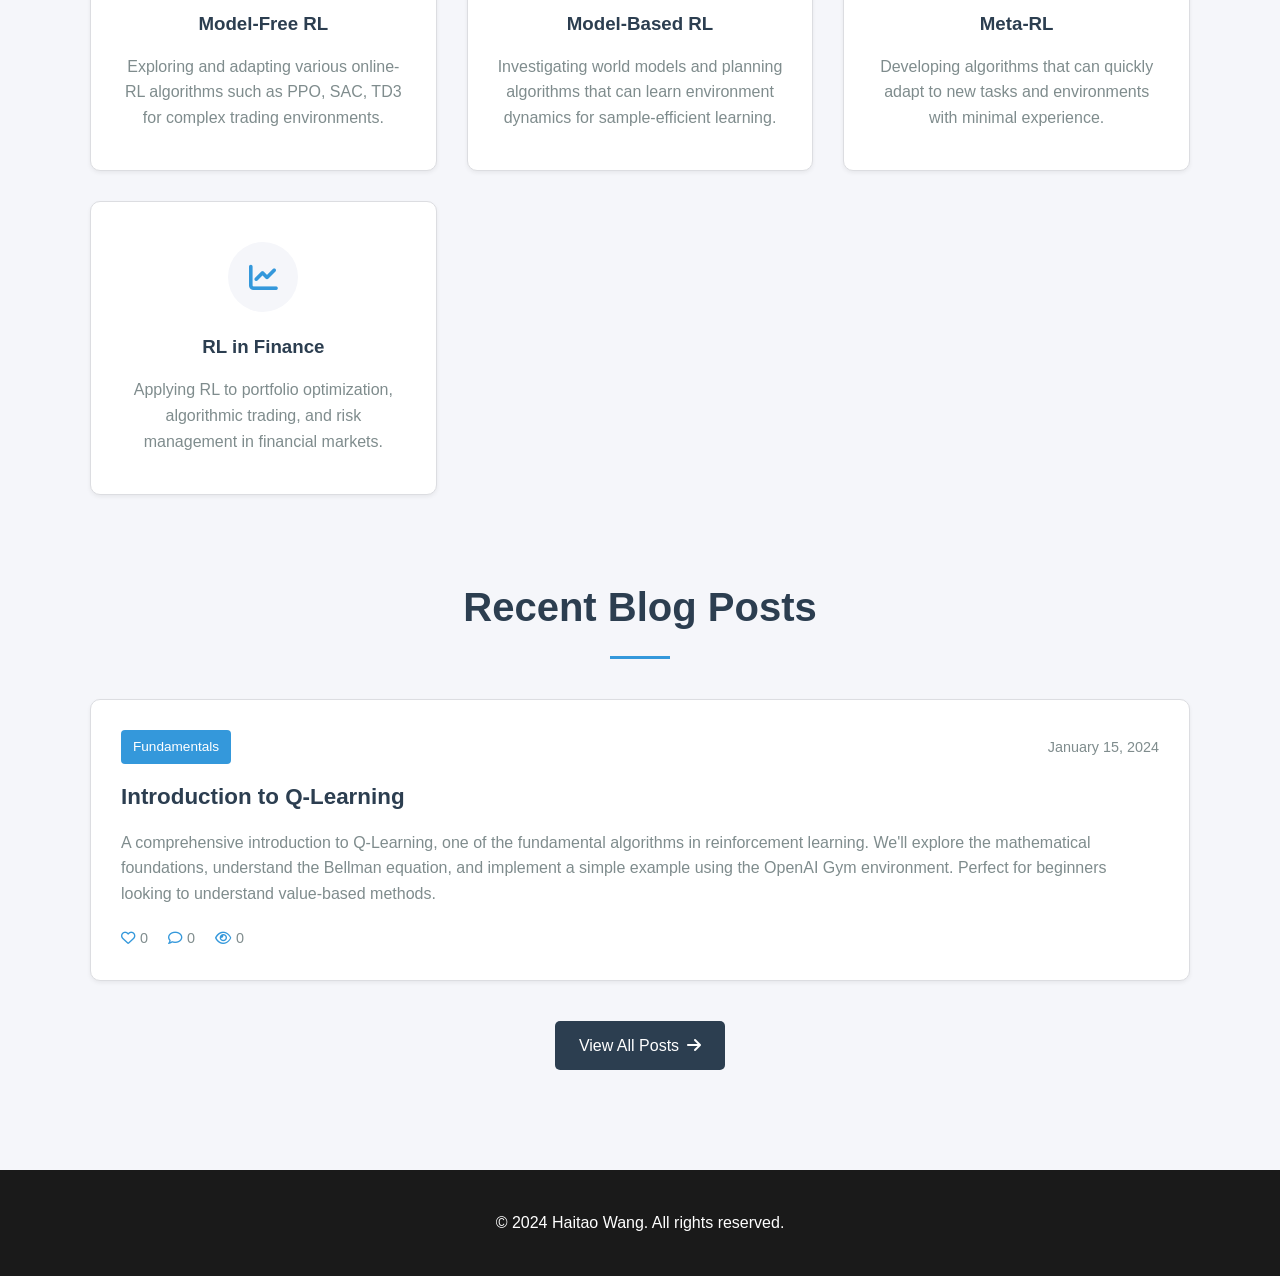
==== commit 11b30242: "better state management" ====
--- a/index.html
+++ b/index.html
@@ -139,40 +139,5 @@
 </footer>
 
 <script src="js/main.js"></script>
-<script>
-    // Load recent blog posts on home page
-    document.addEventListener('DOMContentLoaded', function() {
-        loadRecentBlogPosts();
-    });
-
-    function loadRecentBlogPosts() {
-        const container = document.getElementById('home-recent-posts');
-        const blogPosts = getBlogPosts();
-
-        // Show only the 3 most recent posts
-        const recentPosts = blogPosts.slice(0, 3);
-
-        if (recentPosts.length === 0) {
-            container.innerHTML = '<p style="text-align: center; color: var(--text-light);">No blog posts yet. Check back soon!</p>';
-            return;
-        }
-
-        container.innerHTML = recentPosts.map(post => `
-        <a href="${post.url}" class="post-card">
-            <div class="post-card-header">
-                <span class="post-category">${post.category}</span>
-                <span class="post-date">${post.date}</span>
-            </div>
-            <h3>${post.title}</h3>
-            <p>${post.excerpt}</p>
-            <div class="post-stats">
-                <span><i class="far fa-heart"></i> ${post.likes || 0}</span>
-                <span><i class="far fa-comment"></i> ${post.comments || 0}</span>
-                <span><i class="far fa-eye"></i> ${formatViewCount(post.views || 0)}</span>
-            </div>
-        </a>
-    `).join('');
-    }
-</script>
 </body>
 </html>
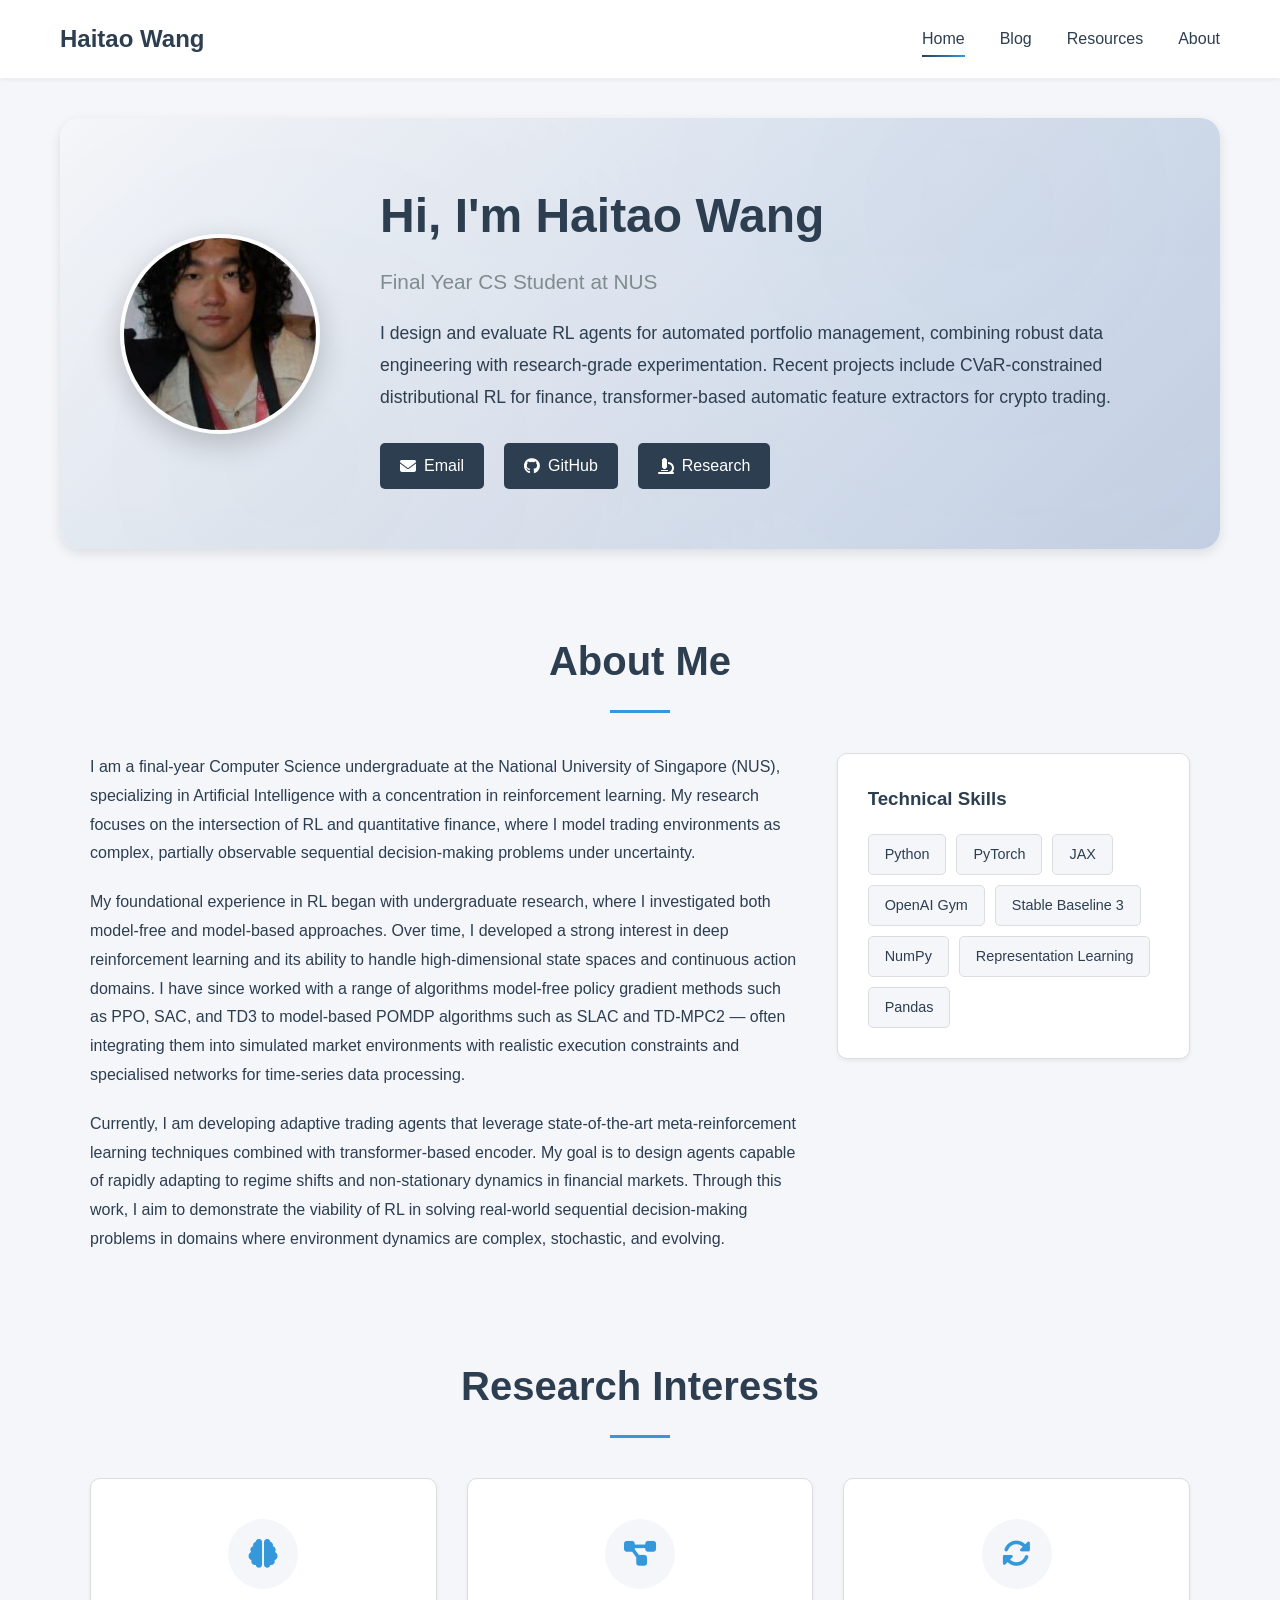
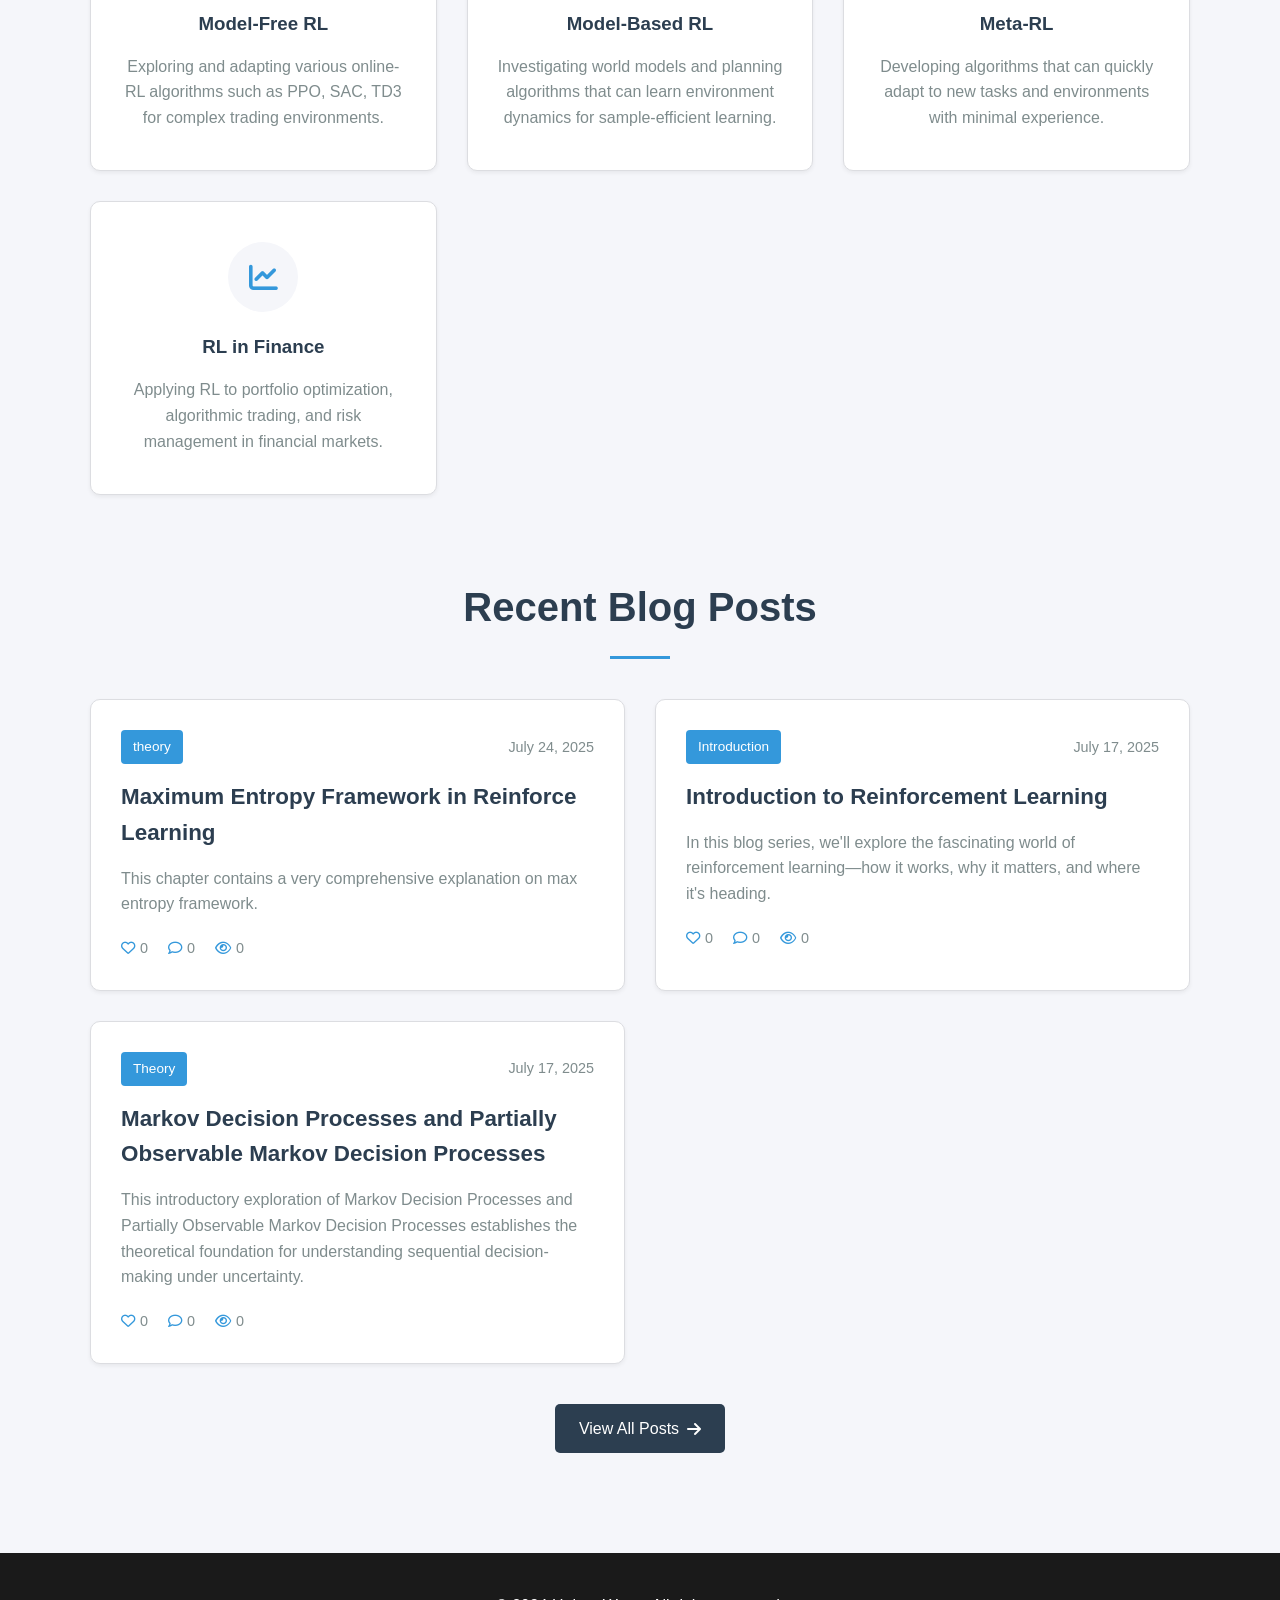
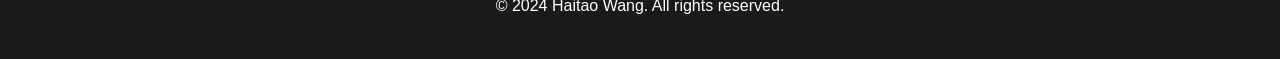
==== commit 0ab0d264: "update website setup" ====
--- a/index.html
+++ b/index.html
@@ -3,7 +3,7 @@
 <head>
     <meta charset="UTF-8">
     <meta name="viewport" content="width=device-width, initial-scale=1.0">
-    <title>Haitao Wang - AI Researcher</title>
+    <title>Haitao Wang</title>
     <link rel="stylesheet" href="css/style.css">
     <link rel="stylesheet" href="https://cdnjs.cloudflare.com/ajax/libs/font-awesome/6.4.0/css/all.min.css">
 </head>
@@ -15,9 +15,8 @@
             <div class="nav-links">
                 <a href="index.html">Home</a>
                 <a href="blog.html">Blog</a>
-                <a href="projects.html">Projects</a>
                 <a href="resources.html">Resources</a>
-                <a href="forum.html">Forum</a>
+                <a href="about.html">About</a>
             </div>
         </nav>
     </div>
@@ -33,10 +32,8 @@
                 <h1 class="hero-title">Hi, I'm Haitao Wang</h1>
                 <div class="hero-subtitle"> Final Year CS Student at NUS</div>
                 <p class="hero-description">
-                    Passionate about reinforcement learning and its applications to automated portfolio management
-                    and high-frequency trading systems. I believe in the power of agents that learn through interaction
-                    and can achieve superhuman performance in complex decision-making tasks.
-                </p>
+                    I design and evaluate RL agents for automated portfolio management, combining robust data engineering with research-grade experimentation.
+                    Recent projects include CVaR-constrained distributional RL for finance, transformer-based automatic feature extractors for crypto trading.
                 <div class="hero-links">
                     <a href="mailto:e1070551@u.nus.edu" class="hero-link"><i class="fas fa-envelope"></i> Email</a>
                     <a href="https://github.com/HAITAO2003" class="hero-link"><i class="fab fa-github"></i> GitHub</a>
--- a/css/style.css
+++ b/css/style.css
@@ -336,7 +336,7 @@
 }
 
 .post-card {
-    background: var(--card-bg);
+    background: #ffffff;
     padding: 30px;
     border-radius: 10px;
     box-shadow: var(--shadow-sm);
@@ -446,7 +446,7 @@
 }
 
 .blog-item {
-    background: var(--card-bg);
+    background: #ffffff;
     padding: 35px;
     margin-bottom: 30px;
     border-radius: 10px;
@@ -488,6 +488,11 @@
 }
 
 /* Blog Page Specific Styles */
+.blog-page-body {
+    background-color: #ffffff;
+    min-height: 100vh;
+}
+
 .blog-header {
     text-align: center;
     margin: 60px 0;
@@ -539,8 +544,8 @@
     gap: 20px;
 }
 
-.like-btn,
-.comment-btn {
+
+.share-btn {
     background: none;
     border: none;
     color: var(--text-light);
@@ -554,41 +559,6 @@
     transition: all 0.3s ease;
 }
 
-.like-btn:hover,
-.comment-btn:hover {
-    background: var(--light-bg);
-    color: var(--primary-color);
-}
-
-.like-btn.liked {
-    color: var(--danger-color);
-}
-
-.like-btn.liked i {
-    font-weight: 900;
-}
-
-.view-count {
-    color: var(--text-light);
-    display: flex;
-    align-items: center;
-    gap: 8px;
-}
-
-.share-btn {
-    background: none;
-    border: none;
-    color: var(--text-light);
-    cursor: pointer;
-    font-size: 1rem;
-    display: flex;
-    align-items: center;
-    gap: 8px;
-    padding: 8px 12px;
-    border-radius: 20px;
-    transition: all 0.3s ease;
-}
-
 .share-btn:hover {
     background: var(--light-bg);
     color: var(--accent-color);
@@ -608,134 +578,8 @@
     gap: 10px;
 }
 
-/* Comments Section */
-.comments-section {
-    margin-top: 30px;
-    padding-top: 30px;
-    border-top: 1px solid var(--border-color);
-    animation: slideDown 0.3s ease-out;
-}
-
-@keyframes slideDown {
-    from {
-        opacity: 0;
-        transform: translateY(-10px);
-    }
-    to {
-        opacity: 1;
-        transform: translateY(0);
-    }
-}
-
-.comments-section h3 {
-    margin-bottom: 20px;
-    color: var(--text-dark);
-}
-
-.comment-form {
-    background: var(--light-bg);
-    padding: 20px;
-    border-radius: 10px;
-    margin-bottom: 30px;
-}
-
-.comment-name,
-.comment-text {
-    width: 100%;
-    padding: 12px;
-    border: 1px solid var(--border-color);
-    border-radius: 5px;
-    font-family: inherit;
-    font-size: 1rem;
-    margin-bottom: 15px;
-    transition: border-color 0.3s ease;
-}
-
-.comment-name:focus,
-.comment-text:focus {
-    outline: none;
-    border-color: var(--accent-color);
-}
-
-.comment-text {
-    min-height: 80px;
-    resize: vertical;
-}
-
-.comments-list {
-    display: flex;
-    flex-direction: column;
-    gap: 20px;
-}
-
-.comment {
-    background: var(--light-bg);
-    padding: 20px;
-    border-radius: 10px;
-}
-
-.comment-header {
-    display: flex;
-    justify-content: space-between;
-    align-items: center;
-    margin-bottom: 10px;
-}
-
-.comment-header strong {
-    color: var(--accent-color);
-}
-
-.comment-date {
-    color: var(--text-light);
-    font-size: 0.9rem;
-}
-
-.comment p {
-    color: var(--text-dark);
-    line-height: 1.6;
-}
 
 /* Blog Post Page Styles */
-.post-actions-bar {
-    background: rgba(255, 255, 255, 0.95);
-    backdrop-filter: blur(10px);
-    padding: 20px;
-    border-radius: 50px;
-    box-shadow: var(--shadow-lg);
-    display: flex;
-    justify-content: center;
-    gap: 30px;
-    margin: 40px 0;
-    border: 1px solid var(--border-color);
-}
-
-.post-actions-bar .like-btn,
-.post-actions-bar .comment-btn,
-.post-actions-bar .share-btn {
-    background: none;
-    border: none;
-    color: var(--text-dark);
-    cursor: pointer;
-    font-size: 1rem;
-    display: flex;
-    align-items: center;
-    gap: 8px;
-    padding: 10px 20px;
-    border-radius: 25px;
-    transition: all 0.3s ease;
-    font-weight: 500;
-}
-
-.post-actions-bar .like-btn:hover,
-.post-actions-bar .comment-btn:hover,
-.post-actions-bar .share-btn:hover {
-    background: var(--light-bg);
-    color: var(--accent-color);
-}
-
-.post-actions-bar .like-btn.liked {
-    color: var(--danger-color);
-}
 
 /* Animations */
 @keyframes fadeInUp {
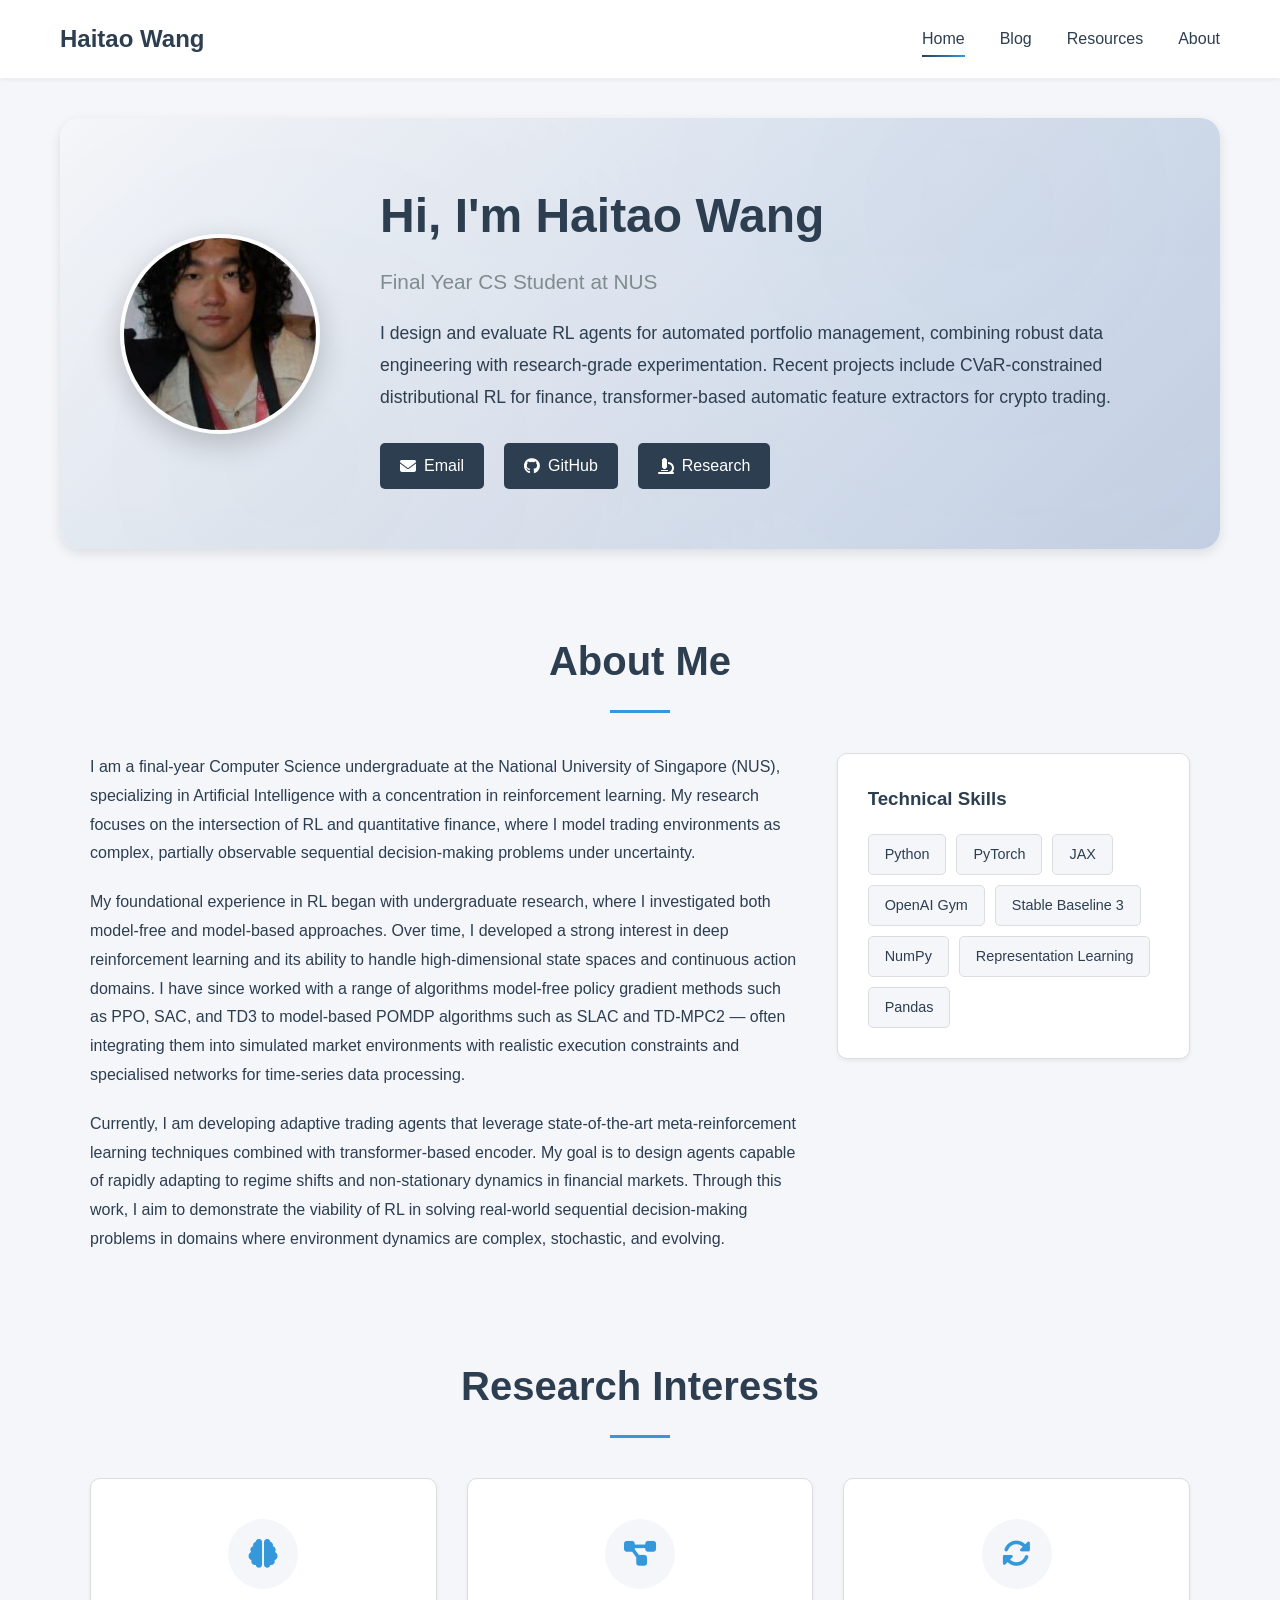
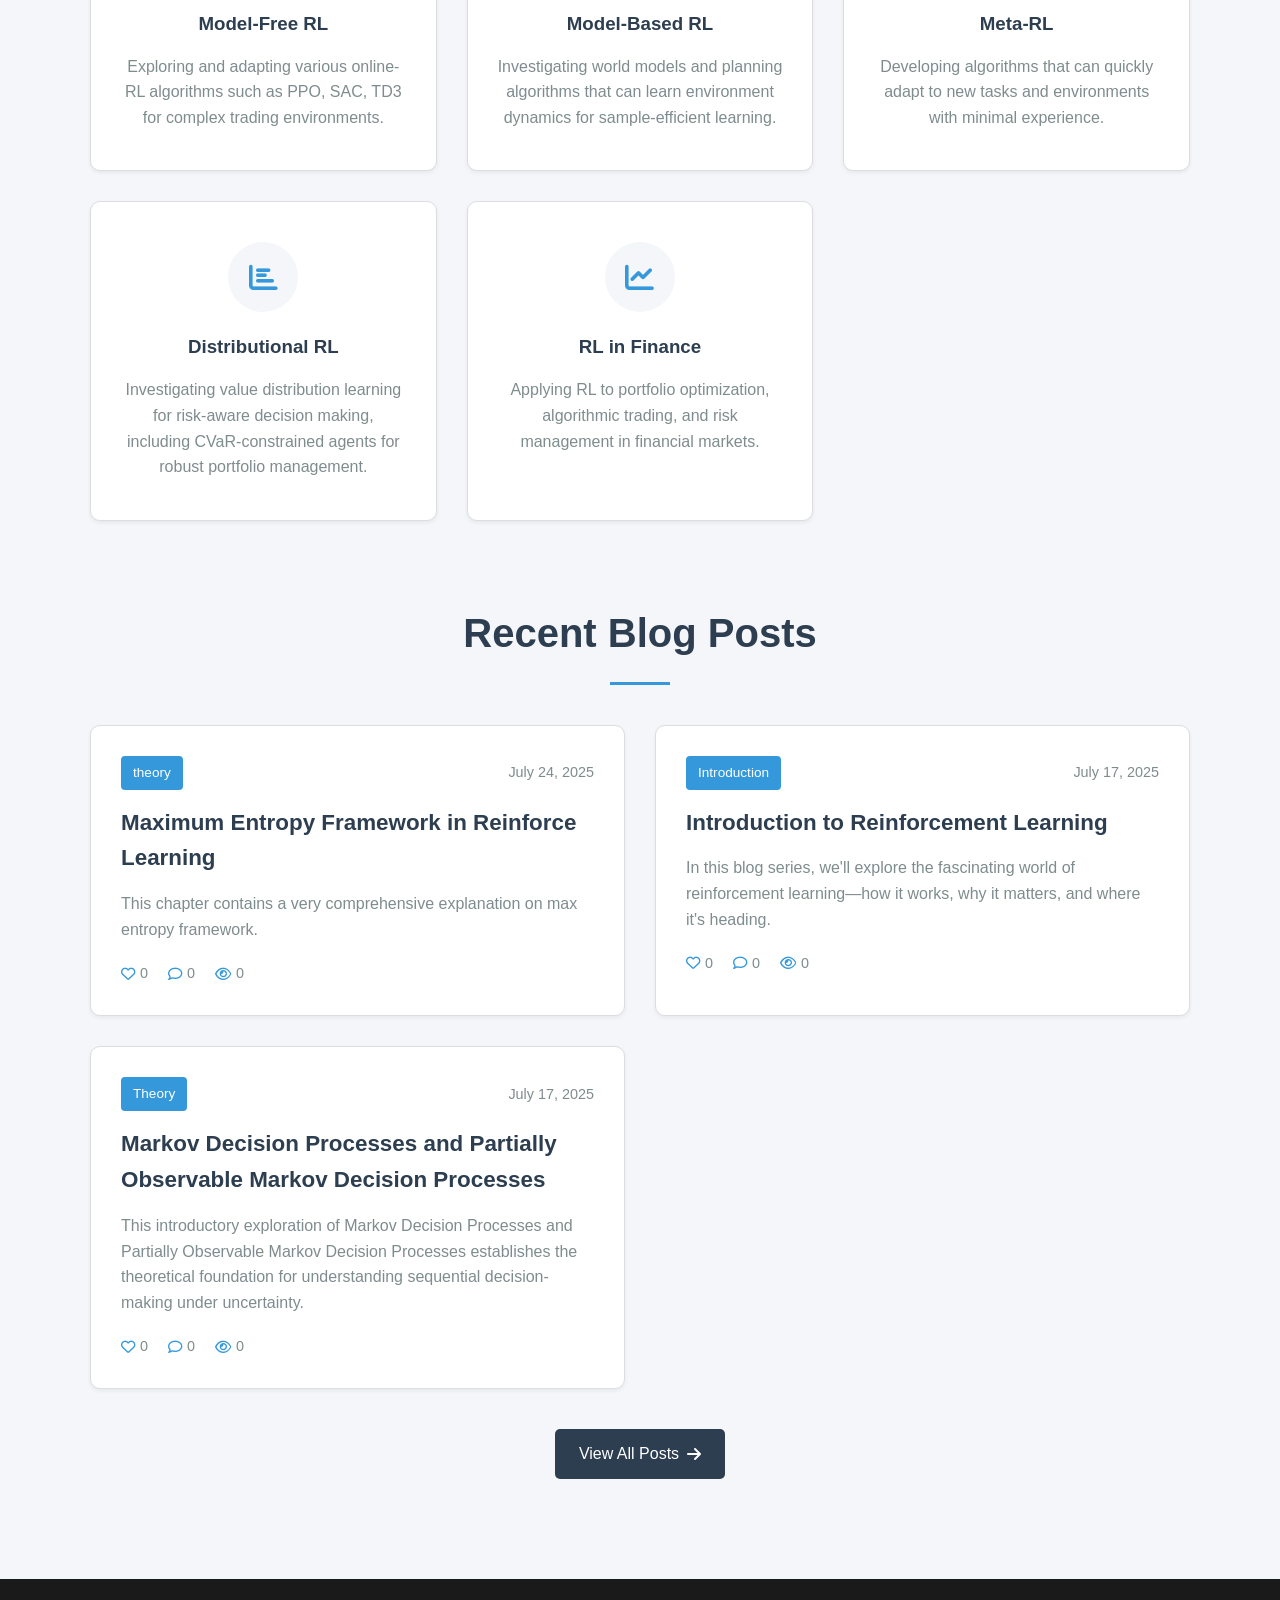
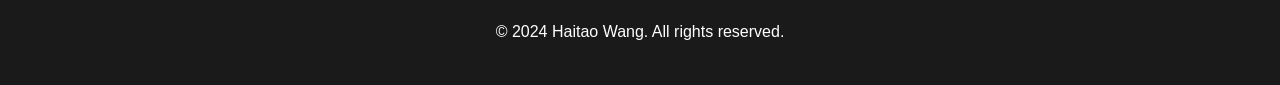
==== commit 0f1f1f55: "adding distributional rl to my research interest" ====
--- a/index.html
+++ b/index.html
@@ -107,6 +107,11 @@
                     <p>Developing algorithms that can quickly adapt to new tasks and environments with minimal experience.</p>
                 </div>
                 <div class="research-card">
+                    <div class="research-icon"><i class="fas fa-chart-bar"></i></div>
+                    <h3>Distributional RL</h3>
+                    <p>Investigating value distribution learning for risk-aware decision making, including CVaR-constrained agents for robust portfolio management.</p>
+                </div>
+                <div class="research-card">
                     <div class="research-icon"><i class="fas fa-chart-line"></i></div>
                     <h3>RL in Finance</h3>
                     <p>Applying RL to portfolio optimization, algorithmic trading, and risk management in financial markets.</p>
